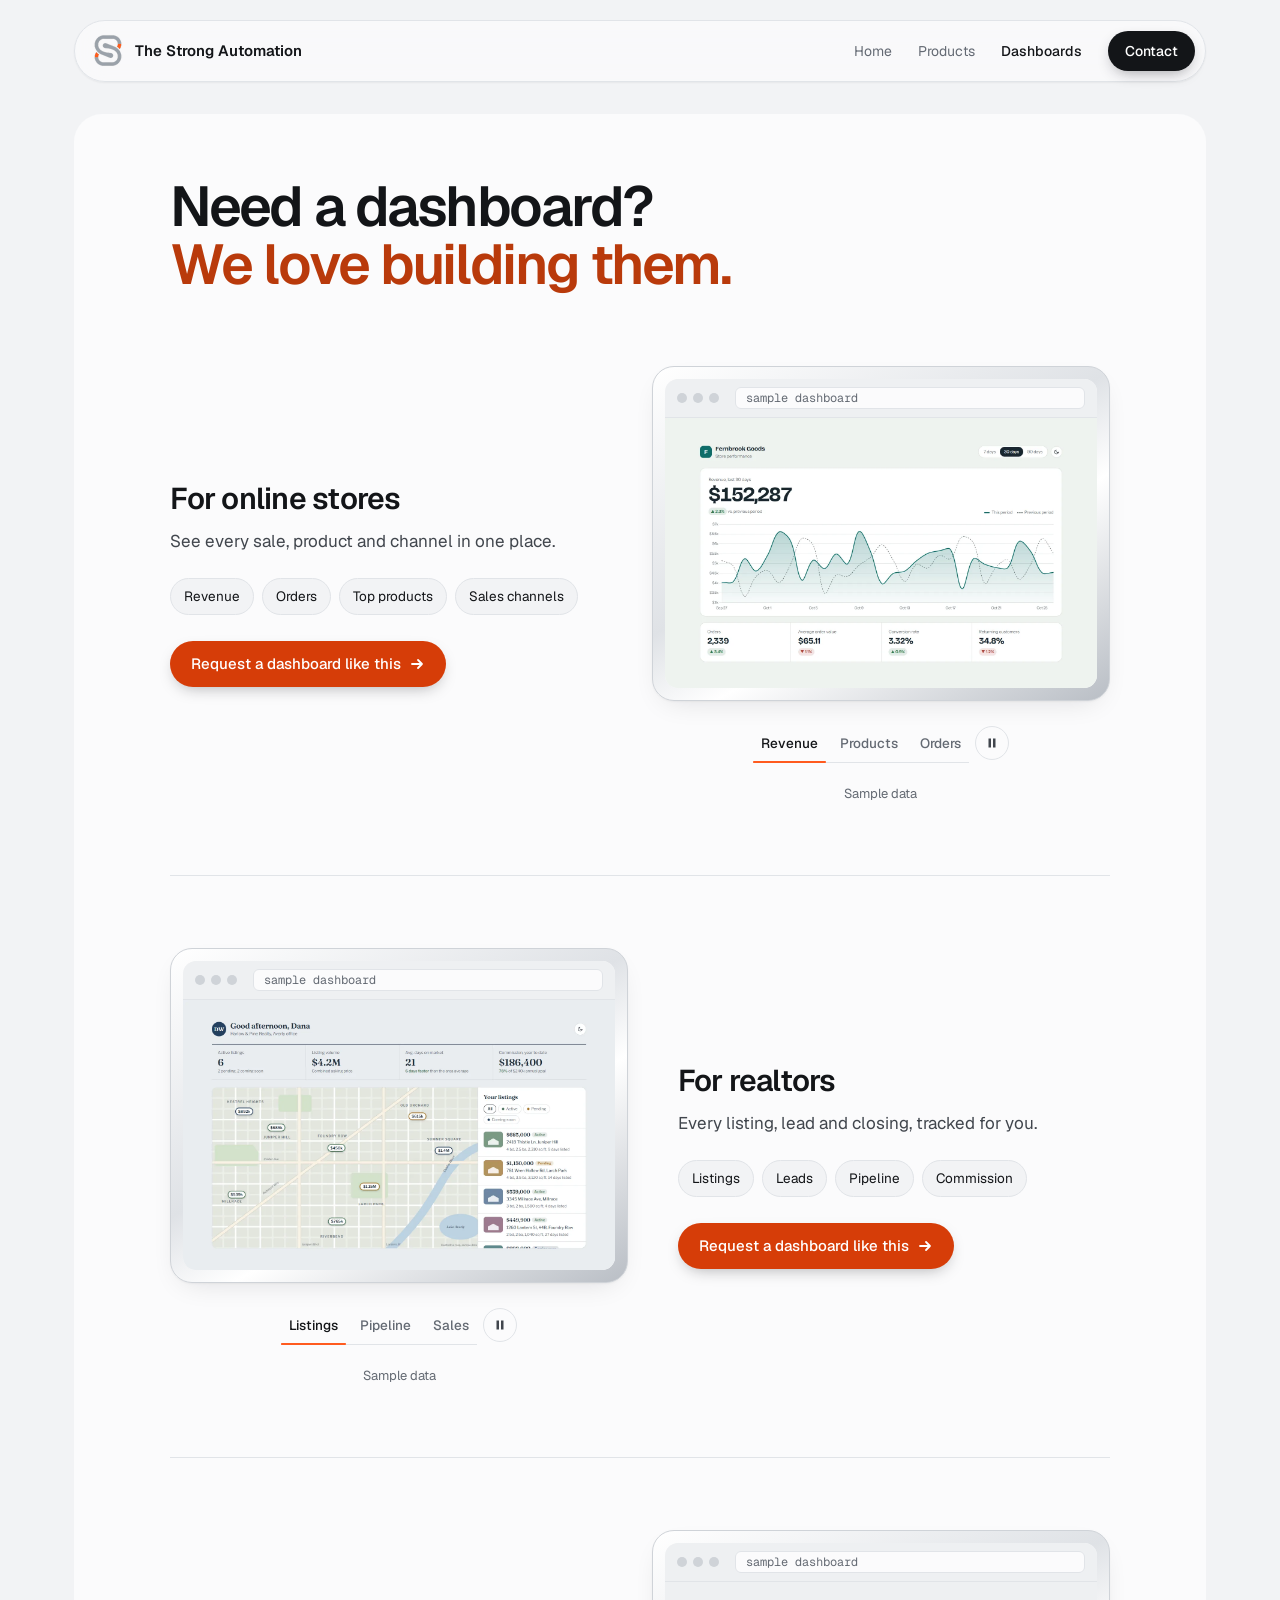
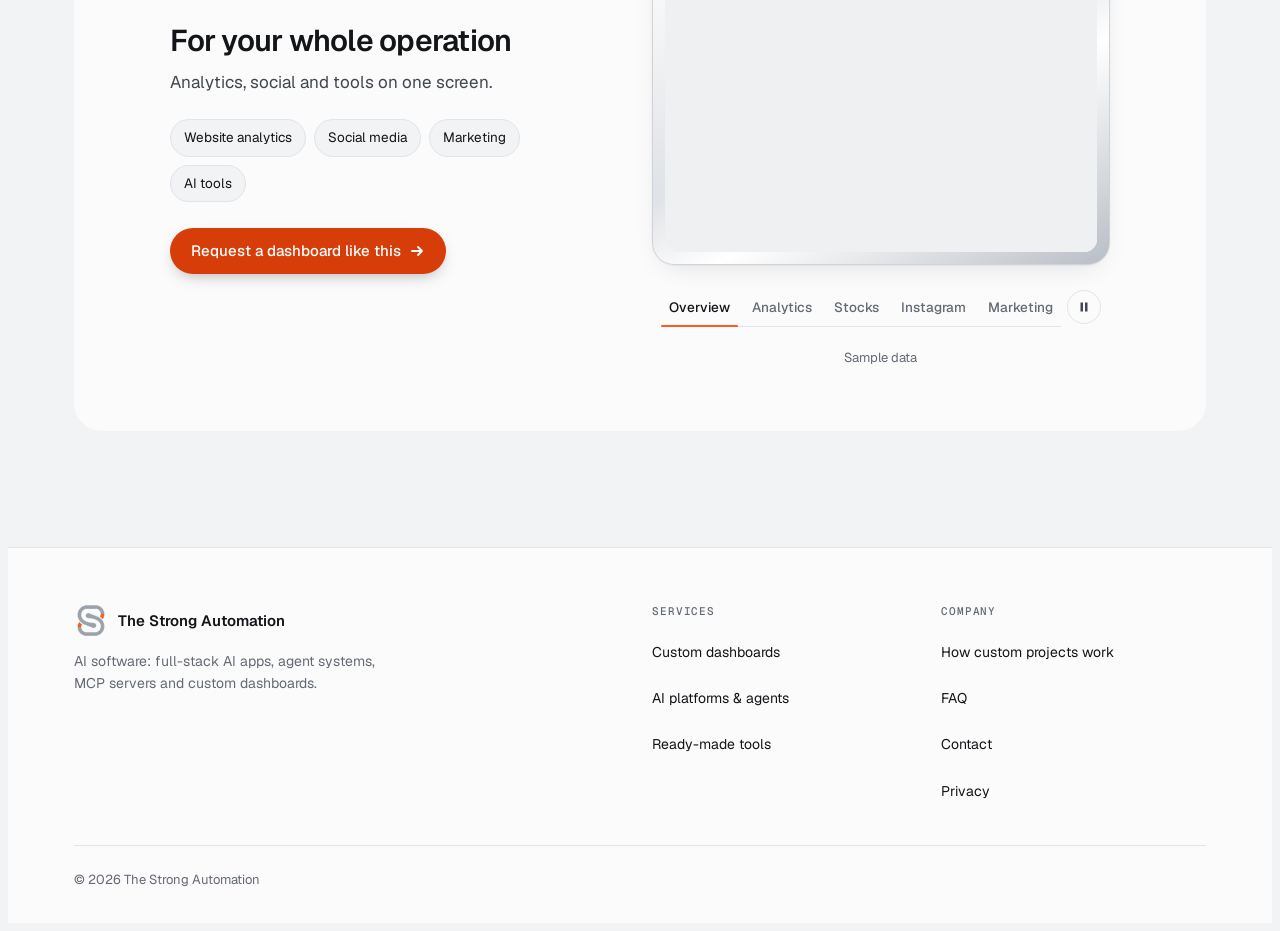
==== site/dashboards.html @ 91861a49 "Move the dashboards to their own page New dashboards.html with the "Need a dashboard?" intro and the" ====
<!doctype html>
<html lang="en">
<head>
<meta charset="utf-8">
<meta name="viewport" content="width=device-width,initial-scale=1,viewport-fit=cover">
<meta http-equiv="Content-Security-Policy" content="default-src 'none'; script-src 'self' https://static.cloudflareinsights.com; connect-src 'self' https://cloudflareinsights.com; img-src 'self' data:; style-src 'self'; font-src 'self'; manifest-src 'self'; base-uri 'none'; form-action 'self'; object-src 'none'; upgrade-insecure-requests">
<meta name="referrer" content="strict-origin-when-cross-origin">
<title>Custom Dashboards | The Strong Automation</title>
<meta name="description" content="Sample custom dashboards for online stores, realtors and whole businesses: sales, listings, leads, analytics and social media on one screen.">
<link rel="canonical" href="https://thestrongautomation.com/dashboards.html">
<meta name="robots" content="index,follow">
<meta name="theme-color" content="#f2f3f5">
<meta property="og:type" content="website">
<meta property="og:site_name" content="The Strong Automation">
<meta property="og:title" content="Custom dashboards | The Strong Automation">
<meta property="og:description" content="Sample dashboards for online stores, realtors and whole businesses, all on one screen.">
<meta property="og:url" content="https://thestrongautomation.com/dashboards.html">
<meta property="og:image" content="https://thestrongautomation.com/og.png">
<meta property="og:image:width" content="1200">
<meta property="og:image:height" content="630">
<meta property="og:image:alt" content="The Strong Automation: AI platforms, apps and agent systems, built and shipped">
<meta name="twitter:card" content="summary_large_image">
<meta name="twitter:title" content="Custom dashboards | The Strong Automation">
<meta name="twitter:description" content="Sample dashboards for online stores, realtors and whole businesses, all on one screen.">
<meta name="twitter:image" content="https://thestrongautomation.com/og.png">
<meta name="twitter:image:alt" content="The Strong Automation: AI platforms, apps and agent systems, built and shipped">
<script type="application/ld+json">{"@context":"https://schema.org","@graph":[{"@type":"WebSite","@id":"https://thestrongautomation.com/#website","name":"The Strong Automation","url":"https://thestrongautomation.com/","publisher":{"@id":"https://thestrongautomation.com/#org"}},{"@type":"WebPage","@id":"https://thestrongautomation.com/dashboards.html#page","name":"Custom dashboards","url":"https://thestrongautomation.com/dashboards.html","description":"Sample custom dashboards for online stores, realtors and whole businesses: sales, listings, leads, analytics and social media on one screen.","isPartOf":{"@id":"https://thestrongautomation.com/#website"},"dateModified":"2026-10-26"},{"@type":"BreadcrumbList","itemListElement":[{"@type":"ListItem","position":1,"name":"Home","item":"https://thestrongautomation.com/"},{"@type":"ListItem","position":2,"name":"Custom dashboards","item":"https://thestrongautomation.com/dashboards.html"}]}]}</script>
<link rel="icon" type="image/png" sizes="48x48" href="img/brand/favicon-48.png">
<link rel="apple-touch-icon" href="img/brand/apple-touch-icon.png">
<script src="js/head.js"></script>
<link rel="preload" href="fonts/geist.woff2" as="font" type="font/woff2" crossorigin>
<link rel="stylesheet" href="css/site.css">
</head>
<body>
<svg class="sprite" width="0" height="0" aria-hidden="true">
  <symbol id="i-arrow" viewBox="0 0 16 16" fill="none" stroke="currentColor" stroke-width="1.8" stroke-linecap="round" stroke-linejoin="round"><path d="M3 8h10M9 4l4 4-4 4"/></symbol>
</svg>
<header>
  <div class="wrap">
    <div class="bar">
      <a class="brand" href="./"><img src="img/brand/mark-68.webp" srcset="img/brand/mark-68.webp 2x, img/brand/mark-102.webp 3x" alt="" width="34" height="34"><span>The Strong Automation</span></a>
      <nav class="nav" aria-label="Main">
        <a class="link" href="./">Home</a>
        <a class="link" href="products.html">Products</a>
        <a class="link" href="dashboards.html" aria-current="page">Dashboards</a>
        <a class="btn btn-primary" href="./#contact">Contact</a>
        <details class="menu">
          <summary aria-label="Menu"><svg viewBox="0 0 18 18" fill="none" stroke="currentColor" stroke-width="1.8" stroke-linecap="round"><path d="M3 5h12M3 9h12M3 13h12"/></svg></summary>
          <div class="sheet">
            <a href="./">Home</a><a href="products.html">Products</a><a href="dashboards.html" aria-current="page">Dashboards</a><a href="./#contact">Contact</a>
          </div>
        </details>
      </nav>
    </div>
  </div>
</header>

<main id="top">
  <!-- Dashboards -->
  <section class="dash" id="dashboards" aria-labelledby="dash-title">
    <div class="wrap">
      <div class="dpanel">
        <div class="dhead">
          <h1 id="dash-title">Need a dashboard? <em>We love building them.</em></h1>
        </div>
        <div class="drow" aria-labelledby="dash-ec-title" role="group">
          <div class="dcopy">
            <h2 id="dash-ec-title">For online stores</h2>
            <p>See every sale, product and channel in one place.</p>
            <ul class="chips"><li>Revenue</li><li>Orders</li><li>Top products</li><li>Sales channels</li></ul>
            <a class="btn btn-accent" href="index.html#contact" aria-describedby="dash-ec-title">Request a dashboard like this <svg><use href="#i-arrow"/></svg></a>
          </div>
            <div class="slides" id="dash-ec" data-slides role="region" aria-roledescription="carousel" aria-label="E-commerce dashboard screenshots">
              <div class="track">
                <div class="slide on" id="ec-s1" role="tabpanel" aria-labelledby="ec-t1">
                  <div class="frame"><div class="screen"><div class="wbar"><i></i><i></i><i></i><span class="url">sample dashboard</span></div><img src="img/dashboards/ecommerce/1-revenue.webp" width="1440" height="900" loading="lazy" decoding="async" alt="Store dashboard for Fernbrook Goods: $152,287 revenue over the last 30 days charted against the previous period, above orders, average order value, conversion rate and returning customers"></div></div>
                </div>
                <div class="slide" id="ec-s2" role="tabpanel" aria-labelledby="ec-t2">
                  <div class="frame"><div class="screen"><div class="wbar"><i></i><i></i><i></i><span class="url">sample dashboard</span></div><img src="img/dashboards/ecommerce/2-products-channels.webp" width="1440" height="900" loading="lazy" decoding="async" alt="Top products table sorted by revenue, beside sales by channel (online store, Instagram Shop, email campaigns, wholesale) and a sales-by-category donut chart"></div></div>
                </div>
                <div class="slide" id="ec-s3" role="tabpanel" aria-labelledby="ec-t3">
                  <div class="frame"><div class="screen"><div class="wbar"><i></i><i></i><i></i><span class="url">sample dashboard</span></div><img src="img/dashboards/ecommerce/3-recent-orders.webp" width="1440" height="900" loading="lazy" decoding="async" alt="Recent orders with order number, customer, items, status and total, filterable by paid, shipped, delivered and refunded"></div></div>
                </div>
              </div>
              <div class="tabs" role="tablist" aria-label="E-commerce dashboard screenshots">
                <button type="button" role="tab" id="ec-t1" aria-controls="ec-s1" aria-selected="true">Revenue</button>
                <button type="button" role="tab" id="ec-t2" aria-controls="ec-s2" aria-selected="false" tabindex="-1">Products</button>
                <button type="button" role="tab" id="ec-t3" aria-controls="ec-s3" aria-selected="false" tabindex="-1">Orders</button>
              </div>
              <p class="snote">Sample data</p>
            </div>
        </div>
        <div class="drow flip" aria-labelledby="dash-re-title" role="group">
          <div class="dcopy">
            <h2 id="dash-re-title">For realtors</h2>
            <p>Every listing, lead and closing, tracked for you.</p>
            <ul class="chips"><li>Listings</li><li>Leads</li><li>Pipeline</li><li>Commission</li></ul>
            <a class="btn btn-accent" href="index.html#contact" aria-describedby="dash-re-title">Request a dashboard like this <svg><use href="#i-arrow"/></svg></a>
          </div>
            <div class="slides" id="dash-re" data-slides role="region" aria-roledescription="carousel" aria-label="Real estate dashboard screenshots">
              <div class="track">
                <div class="slide on" id="re-s1" role="tabpanel" aria-labelledby="re-t1">
                  <div class="frame"><div class="screen"><div class="wbar"><i></i><i></i><i></i><span class="url">sample dashboard</span></div><img src="img/dashboards/realestate/1-listings-map.webp" width="1440" height="900" loading="lazy" decoding="async" alt="Real estate agent dashboard for Harlow &amp; Pine: active listings, listing volume, days on market and commission above a map of a sample city with price pins, beside the list of listings"></div></div>
                </div>
                <div class="slide" id="re-s2" role="tabpanel" aria-labelledby="re-t2">
                  <div class="frame"><div class="screen"><div class="wbar"><i></i><i></i><i></i><span class="url">sample dashboard</span></div><img src="img/dashboards/realestate/2-pipeline-leads.webp" width="1440" height="900" loading="lazy" decoding="async" alt="Sales pipeline for the quarter, from 64 leads through showings, offers and contracts to 4 closed sales, above lead sources ranked from referrals to Instagram"></div></div>
                </div>
                <div class="slide" id="re-s3" role="tabpanel" aria-labelledby="re-t3">
                  <div class="frame"><div class="screen"><div class="wbar"><i></i><i></i><i></i><span class="url">sample dashboard</span></div><img src="img/dashboards/realestate/3-sales-coming-up.webp" width="1440" height="900" loading="lazy" decoding="async" alt="Homes closed and commission for the last 12 months as bars and a line, above upcoming showings, an open house and closings"></div></div>
                </div>
              </div>
              <div class="tabs" role="tablist" aria-label="Real estate dashboard screenshots">
                <button type="button" role="tab" id="re-t1" aria-controls="re-s1" aria-selected="true">Listings</button>
                <button type="button" role="tab" id="re-t2" aria-controls="re-s2" aria-selected="false" tabindex="-1">Pipeline</button>
                <button type="button" role="tab" id="re-t3" aria-controls="re-s3" aria-selected="false" tabindex="-1">Sales</button>
              </div>
              <p class="snote">Sample data</p>
            </div>
        </div>
        <div class="drow" aria-labelledby="dash-biz-title" role="group">
          <div class="dcopy">
            <h2 id="dash-biz-title">For your whole operation</h2>
            <p>Analytics, social and tools on one screen.</p>
            <ul class="chips"><li>Website analytics</li><li>Social media</li><li>Marketing</li><li>AI tools</li></ul>
            <a class="btn btn-accent" href="index.html#contact" aria-describedby="dash-biz-title">Request a dashboard like this <svg><use href="#i-arrow"/></svg></a>
          </div>
            <div class="slides" id="dash-biz" data-slides role="region" aria-roledescription="carousel" aria-label="Business dashboard screenshots">
              <div class="track">
                <div class="slide on" id="db-s1" role="tabpanel" aria-labelledby="db-t1">
                  <div class="frame"><div class="screen"><div class="wbar"><i></i><i></i><i></i><span class="url">sample dashboard</span></div><img src="img/dashboards/1-overview.webp" width="1440" height="900" loading="lazy" decoding="async" alt="Dashboard overview: live status cards for stocks, analytics, product analytics and Instagram above a grid of eight tool modules"></div></div>
                </div>
                <div class="slide" id="db-s2" role="tabpanel" aria-labelledby="db-t2">
                  <div class="frame"><div class="screen"><div class="wbar"><i></i><i></i><i></i><span class="url">sample dashboard</span></div><img src="img/dashboards/2-analytics.webp" width="1440" height="900" loading="lazy" decoding="async" alt="Analytics page comparing three sample sites, Main Website, Online Store and Blog, by sessions, bounce rate, visit length and trend"></div></div>
                </div>
                <div class="slide" id="db-s3" role="tabpanel" aria-labelledby="db-t3">
                  <div class="frame"><div class="screen"><div class="wbar"><i></i><i></i><i></i><span class="url">sample dashboard</span></div><img src="img/dashboards/3-stocks.webp" width="1440" height="900" loading="lazy" decoding="async" alt="Stocks page for a sample paper-trading account: portfolio value, open positions and a watchlist"></div></div>
                </div>
                <div class="slide" id="db-s4" role="tabpanel" aria-labelledby="db-t4">
                  <div class="frame"><div class="screen"><div class="wbar"><i></i><i></i><i></i><span class="url">sample dashboard</span></div><img src="img/dashboards/4-instagram.webp" width="1440" height="900" loading="lazy" decoding="async" alt="Instagram page for a sample brand account: followers, engagement rate, average likes and recent posts about a product launch"></div></div>
                </div>
                <div class="slide" id="db-s5" role="tabpanel" aria-labelledby="db-t5">
                  <div class="frame"><div class="screen"><div class="wbar"><i></i><i></i><i></i><span class="url">sample dashboard</span></div><img src="img/dashboards/5-marketing.webp" width="1440" height="900" loading="lazy" decoding="async" alt="Marketing page: active campaigns, leads and conversions, an AI social post generator and a campaign table"></div></div>
                </div>
              </div>
              <div class="tabs" role="tablist" aria-label="Business dashboard screenshots">
                <button type="button" role="tab" id="db-t1" aria-controls="db-s1" aria-selected="true">Overview</button>
                <button type="button" role="tab" id="db-t2" aria-controls="db-s2" aria-selected="false" tabindex="-1">Analytics</button>
                <button type="button" role="tab" id="db-t3" aria-controls="db-s3" aria-selected="false" tabindex="-1">Stocks</button>
                <button type="button" role="tab" id="db-t4" aria-controls="db-s4" aria-selected="false" tabindex="-1">Instagram</button>
                <button type="button" role="tab" id="db-t5" aria-controls="db-s5" aria-selected="false" tabindex="-1">Marketing</button>
              </div>
              <p class="snote">Sample data</p>
            </div>
        </div>
      </div>
    </div>
  </section>
</main>

<footer>
  <div class="wrap">
    <div class="fb">
      <a class="brand" href="./"><img src="img/brand/mark-68.webp" srcset="img/brand/mark-68.webp 2x, img/brand/mark-102.webp 3x" alt="" width="34" height="34" loading="lazy" decoding="async">The Strong Automation</a>
      <p>AI software: full-stack AI apps, agent systems, MCP servers and custom dashboards.</p>
    </div>
    <div>
      <h2>Services</h2>
      <ul>
        <li><a href="dashboards.html">Custom dashboards</a></li>
        <li><a href="./#how">AI platforms &amp; agents</a></li>
        <li><a href="products.html">Ready-made tools</a></li>
      </ul>
    </div>
    <div>
      <h2>Company</h2>
      <ul>
        <li><a href="./#how">How custom projects work</a></li>
        <li><a href="./#faq">FAQ</a></li>
        <li><a href="./#contact">Contact</a></li>
        <li><a href="privacy.html">Privacy</a></li>
      </ul>
    </div>
    <div class="copy-r">© 2026 The Strong Automation</div>
  </div>
</footer>

<button type="button" class="totop" aria-label="Back to top"><svg viewBox="0 0 16 16" fill="none" stroke="currentColor" stroke-width="1.8" stroke-linecap="round" stroke-linejoin="round" aria-hidden="true"><path d="M8 13V3M3.5 7.5L8 3l4.5 4.5"/></svg></button>
<script src="js/site.js"></script>
<!-- Cloudflare Web Analytics (cookieless, no banner needed) -->
<script defer src="https://static.cloudflareinsights.com/beacon.min.js" data-cf-beacon='{"token": "2a770f777b614348b07d17ceb797da85"}'></script>
</body>
</html>
---- site/css/site.css ----
/* The Strong Automation: shared styles for the business homepage (index.html) and the products page (products.html). Single light theme by design. */
/* fonts: the Google Fonts files, served from this site (variable fonts, latin subset) */
@font-face{font-family:'Geist';font-style:normal;font-weight:400 700;font-display:swap;src:url(../fonts/geist.woff2) format('woff2');unicode-range:U+0000-00FF, U+0131, U+0152-0153, U+02BB-02BC, U+02C6, U+02DA, U+02DC, U+0304, U+0308, U+0329, U+2000-206F, U+20AC, U+2122, U+2191, U+2193, U+2212, U+2215, U+FEFF, U+FFFD}
@font-face{font-family:'Geist Mono';font-style:normal;font-weight:400 500;font-display:swap;src:url(../fonts/geist-mono.woff2) format('woff2');unicode-range:U+0000-00FF, U+0131, U+0152-0153, U+02BB-02BC, U+02C6, U+02DA, U+02DC, U+0304, U+0308, U+0329, U+2000-206F, U+20AC, U+2122, U+2191, U+2193, U+2212, U+2215, U+FEFF, U+FFFD}
@font-face{font-family:'Cinzel';font-style:normal;font-weight:500 600;font-display:swap;src:url(../fonts/cinzel.woff2) format('woff2');unicode-range:U+0000-00FF, U+0131, U+0152-0153, U+02BB-02BC, U+02C6, U+02DA, U+02DC, U+0304, U+0308, U+0329, U+2000-206F, U+20AC, U+2122, U+2191, U+2193, U+2212, U+2215, U+FEFF, U+FFFD}
:root{
  color-scheme:light;
  --bg:#f2f3f5;
  --surface:#fbfbfc;
  --surface-2:#eef0f2;
  --ink:#131518;
  --ink-2:#41464d;
  --muted:#646a73;
  --line:#e1e4e8;
  --line-2:#cfd3d8;
  --silver-mid:#dfe2e6; --silver-lo:#b9bec5;
  --live:#178352;
  --accent:#ff5b1f; --accent-deep:#b93a0b; --accent-btn:#d63d08; --accent-soft:#fff1ea;
  --f-sans:"Geist",ui-sans-serif,system-ui,-apple-system,"Segoe UI",Roboto,sans-serif;
  --f-mono:"Geist Mono",ui-monospace,Menlo,Consolas,monospace;
  --f-card:"Cinzel",Georgia,serif;
  --ease:cubic-bezier(.22,1,.36,1);
  --shadow-sm:0 1px 2px rgba(19,21,24,.05);
  --shadow:0 1px 2px rgba(19,21,24,.04),0 10px 30px -14px rgba(19,21,24,.16);
  --shadow-lg:0 2px 4px rgba(19,21,24,.04),0 30px 60px -24px rgba(19,21,24,.24);
  /* type scale: one display size, one section-heading size, one lead size, body */
  --fs-hero:clamp(40px,7.4vw,96px);
  --fs-h2:clamp(30px,4.4vw,56px);
  --fs-lead:clamp(18px,1.55vw,21px);
  --fs-body:17px;
  /* one 12-column grid inside .wrap; every section places its parts on these columns */
  --col-gap:clamp(16px,2vw,24px);
  --section:clamp(96px,11vw,160px);
  --band:clamp(80px,9vw,128px);
}
*{box-sizing:border-box}
html{scroll-behavior:smooth;scroll-padding-top:24px}
html:has(.pbar){scroll-padding-top:88px}
body{background:var(--bg);color:var(--ink);font-family:var(--f-sans);font-size:16px;line-height:1.6;-webkit-font-smoothing:antialiased;overflow-x:hidden}
body::before{content:"";position:fixed;inset:0 0 auto;height:env(safe-area-inset-top,0px);z-index:30;background:var(--bg)}
a{color:inherit;text-decoration:none}
.sprite{position:absolute}
a:focus-visible,button:focus-visible,select:focus-visible,input:focus-visible{outline:2px solid var(--ink);outline-offset:3px}
.wrap{max-width:1180px;margin:0 auto;padding-left:max(24px,env(safe-area-inset-left,0px));padding-right:max(24px,env(safe-area-inset-right,0px))}
@media (max-width:480px){.wrap{padding-left:max(16px,env(safe-area-inset-left,0px));padding-right:max(16px,env(safe-area-inset-right,0px))}}
.show,.dash .wrap,.faq .wrap,.contact .wrap,footer .wrap{display:grid;grid-template-columns:repeat(12,minmax(0,1fr));column-gap:var(--col-gap)}
h1,h2,h3{text-wrap:balance;letter-spacing:-.028em;margin:0}
p,li{text-wrap:pretty}
@keyframes up{from{opacity:0;transform:translateY(10px)}to{opacity:1;transform:none}}
.in{animation:up .5s var(--ease) both}.d1{animation-delay:.05s}.d2{animation-delay:.1s}.d3{animation-delay:.15s}.d4{animation-delay:.22s}

/* buttons */
.btn{display:inline-flex;align-items:center;justify-content:center;gap:8px;height:46px;padding:0 20px;border-radius:999px;font-weight:500;font-size:15px;border:1px solid transparent;cursor:pointer;font-family:inherit;white-space:nowrap;transition:background .15s ease-out,border-color .15s ease-out,transform .12s ease-out}
.btn:active{transform:scale(.97)}
.btn svg{width:16px;height:16px;transition:transform .15s ease-out}
.btn:hover svg{transform:translateX(2px)}
.btn-primary{background:var(--ink);color:#fff;box-shadow:0 6px 16px -6px rgba(19,21,24,.45)}
.btn-primary:hover{background:#2a2e33}
.btn-accent{background:var(--accent-btn);color:#fff;box-shadow:0 6px 16px -6px rgba(19,21,24,.35)}
.btn-accent:hover{background:var(--accent-deep)}
.btn-secondary{background:var(--surface);border-color:var(--line-2);color:var(--ink);box-shadow:var(--shadow-sm)}
.btn-secondary:hover{border-color:var(--ink-2)}

/* header: static, it scrolls away with the page (relative only so the menu sheet stacks above the content) */
header{position:relative;z-index:20;padding-top:calc(12px + env(safe-area-inset-top,0px))}
.bar{display:flex;align-items:center;justify-content:space-between;gap:20px;min-height:62px;padding:8px 10px 8px 16px;border-radius:999px;background:color-mix(in srgb,var(--surface) 80%,transparent);border:1px solid var(--line);box-shadow:var(--shadow-sm);backdrop-filter:blur(14px) saturate(150%);-webkit-backdrop-filter:blur(14px) saturate(150%)}
.brand{display:flex;align-items:center;gap:10px;font-weight:600;font-size:15px;white-space:nowrap}
.brand img{width:34px;height:34px;display:block}
.nav{display:flex;align-items:center;gap:26px}
.nav a.link{font-size:14px;color:var(--muted);transition:color .15s ease-out}
.nav a.link:hover,.nav a.link[aria-current="page"]{color:var(--ink)}
.nav a.link[aria-current="page"]{font-weight:500}
.menu .sheet a[aria-current="page"]{font-weight:600}
.nav .btn{height:40px;font-size:14px;padding:0 16px}
@media (max-width:820px){.nav a.link{display:none}}
@media (max-width:420px){.brand span{font-size:13.5px}.nav .btn{display:none}}
.menu{position:relative;display:none}
@media (max-width:820px){.menu{display:block}}
.menu summary{list-style:none;cursor:pointer;width:44px;height:44px;border-radius:50%;display:grid;place-items:center;border:1px solid var(--line-2);background:var(--surface);transition:transform .12s ease-out,border-color .15s ease-out}
.menu summary:active{transform:scale(.94)}
.menu summary::-webkit-details-marker{display:none}
.menu summary svg{width:18px;height:18px}
.menu[open] summary{border-color:var(--ink)}
.menu .sheet{position:absolute;right:0;top:54px;width:min(260px,calc(100vw - 32px));padding:8px;border-radius:16px;background:var(--surface);border:1px solid var(--line);box-shadow:var(--shadow-lg);display:grid;animation:up .2s var(--ease) both}
.menu .sheet a{padding:12px 14px;border-radius:10px;font-size:15px}
.menu .sheet a:hover{background:var(--surface-2)}
.bar{position:relative;z-index:2}

/* sticky product bar: pinned to the top of the screen between the page intro and the last product */
.pbar{position:fixed;z-index:20;left:50%;top:calc(env(safe-area-inset-top,0px) + 12px);max-width:calc(100% - 48px);padding:4px;border-radius:999px;background:color-mix(in srgb,var(--surface) 82%,transparent);border:1px solid var(--line);box-shadow:var(--shadow-sm);backdrop-filter:blur(14px) saturate(150%);-webkit-backdrop-filter:blur(14px) saturate(150%);
  opacity:0;visibility:hidden;transform:translate(-50%,-6px);transition:opacity .2s ease-out,transform .2s var(--ease),visibility 0s linear .2s}
.pbar.on{opacity:1;visibility:visible;transform:translate(-50%,0);transition:opacity .2s ease-out,transform .2s var(--ease)}
.prail{position:relative;display:flex;gap:2px;overflow-x:auto;scrollbar-width:none;border-radius:999px}
.prail::-webkit-scrollbar{display:none}
.prail a{flex:none;white-space:nowrap;height:32px;padding:0 14px;border-radius:999px;display:flex;align-items:center;font-size:13px;font-weight:500;color:var(--muted);transition:color .15s ease-out,background .15s ease-out,box-shadow .15s ease-out}
@media (hover:hover) and (pointer:fine){.prail a:hover{color:var(--ink)}}
.prail a[aria-current="true"]{color:var(--ink);background:var(--surface);box-shadow:0 0 0 1px var(--line),var(--shadow-sm)}
.prail a:focus-visible{outline-offset:-2px}
@media (max-width:480px){.pbar{max-width:calc(100% - 32px)}}

/* hero */
.hero{position:relative;isolation:isolate}
.hero::before{content:"";position:absolute;inset:-120px 0 0;z-index:-1;pointer-events:none;
  background:radial-gradient(55% 60% at 50% 30%,rgba(255,255,255,.95),transparent 70%)}
.hero .wrap{padding-block:80px clamp(72px,8vw,112px);text-align:center;display:grid;justify-items:center}
.hero h1{font-size:var(--fs-hero);line-height:.98;letter-spacing:-.04em;font-weight:600;margin-top:22px;max-width:17ch}
.hero h1 em{display:block;font-style:normal;color:var(--accent-deep)}
.hero .lede{font-size:var(--fs-lead);line-height:1.6;color:var(--ink-2);max-width:52ch;margin:28px 0 0}
.hero .ctas{display:flex;flex-wrap:wrap;justify-content:center;gap:12px;margin-top:30px}

/* product shelf */
.lineup{display:grid;grid-template-columns:repeat(5,minmax(0,1fr));gap:14px}
@media (max-width:1040px){.lineup{grid-template-columns:repeat(3,minmax(0,1fr))}}
@media (max-width:640px){.lineup{grid-template-columns:repeat(2,minmax(0,1fr))}}
.tile{display:grid;gap:12px;align-content:start;padding:18px;border-radius:18px;background:var(--surface);border:1px solid var(--line);box-shadow:var(--shadow-sm);transition:transform .22s var(--ease),box-shadow .22s var(--ease),border-color .2s ease-out;position:relative}
.tile:active{transform:scale(.98)}
@media (hover:hover) and (pointer:fine){.tile:hover{transform:translateY(-3px);box-shadow:var(--shadow-lg);border-color:color-mix(in srgb,var(--accent) 35%,var(--line-2))}.tile:hover .go{background:var(--ink);color:#fff;border-color:var(--ink)}}
.tile:focus-visible{transform:translateY(-3px);box-shadow:var(--shadow-lg)}
.ico{width:46px;height:46px;border-radius:13px;display:grid;place-items:center;box-shadow:inset 0 1px 0 rgba(255,255,255,.35),var(--shadow-sm)}
.ico svg{width:22px;height:22px}
.tile b{font-size:16px;font-weight:600;letter-spacing:-.01em;display:block}
.tile small{display:block;font-size:13px;color:var(--muted);line-height:1.4;margin-top:2px}
.price{display:inline-flex;align-items:center;justify-self:start;font:500 11.5px var(--f-mono);letter-spacing:.02em;padding:4px 10px;border-radius:999px;background:var(--surface-2);color:var(--ink-2);border:1px solid var(--line)}
.price{white-space:nowrap}
@media (max-width:480px){.price{padding:4px 8px;font-size:11px;letter-spacing:0}}
.price.free{background:var(--surface);color:var(--live);border-color:color-mix(in srgb,var(--live) 25%,transparent)}
.tile .go{position:absolute;top:18px;right:18px;width:28px;height:28px;border-radius:50%;display:grid;place-items:center;border:1px solid var(--line);color:var(--muted);transition:background .2s ease-out,color .2s ease-out,border-color .2s ease-out}
.tile .go svg{width:12px;height:12px}
.i-pantry{background:linear-gradient(145deg,#ff8a4c,#e0420a);color:#fff}
.i-destiny{background:linear-gradient(145deg,#3a2f6b,#121628);color:#f0c879}
.i-signal{background:linear-gradient(145deg,#2a2e33,#131518);color:#fff}
.i-lyrics{background:linear-gradient(145deg,#4a6cff,#ff5b1f);color:#fff}
.i-groom{background:linear-gradient(145deg,#ffffff,#cfd3d8);color:#131518}

/* product showcases */
.prod .wrap{padding-block:var(--section)}
.prod + .prod .wrap{border-top:1px solid var(--line)}
/* copy on columns 1-5, slideshow on 7-12; mirrored on .flip */
.show{row-gap:48px;align-items:center}
.show > .copy{grid-column:1/6}
.show > .slides{grid-column:7/13}
.prod.flip .show > .slides{grid-column:1/7;grid-row:1}
.prod.flip .show > .copy{grid-column:8/13;grid-row:1}
@media (max-width:920px){.show > .copy,.show > .slides,.prod.flip .show > .copy,.prod.flip .show > .slides{grid-column:1/-1;grid-row:auto}}
/* signature moment: each product's frame rises and sharpens into place once, as it enters */
.rise .prod .slides{opacity:0;transform:translateY(40px) scale(.98);filter:blur(10px);transition:opacity .56s var(--ease),transform .56s var(--ease),filter .56s var(--ease)}
.rise .prod .slides.risen{opacity:1;transform:none;filter:none}
.copy{display:grid;gap:18px;justify-items:start;min-width:0}
/* product name on its own row; small icon and category share the line beneath it */
.pname{display:grid;grid-template-columns:auto minmax(0,1fr);align-items:center;gap:14px 12px}
.pname > div{display:contents}
.pname h2{grid-column:1/-1;grid-row:1}
.pname .cat{grid-column:2;grid-row:2;margin:0;font-size:15px;color:var(--muted)}
.pname .ico{grid-column:1;grid-row:2;width:36px;height:36px;border-radius:10px}
.pname .ico svg{width:18px;height:18px}
/* every section heading shares one size, tracking and leading */
.copy h2,.dpanel h1,.faq h2,.cpanel h2,.shead h2,.why h2,.pcta h2{font-size:var(--fs-h2);font-weight:600;line-height:1.04;letter-spacing:-.035em}
.copy .tagline{font-size:var(--fs-lead);line-height:1.4;color:var(--ink);font-weight:500;letter-spacing:-.012em;margin:0;max-width:32ch;text-wrap:balance}
.copy .desc{font-size:var(--fs-body);line-height:1.7;color:var(--ink-2);margin:0;max-width:50ch}
.feats{list-style:none;margin:2px 0 0;padding:0;display:grid;gap:10px}
.feats li{display:grid;grid-template-columns:22px minmax(0,1fr);gap:10px;font-size:16px;line-height:1.55;color:var(--ink-2)}
.feats li::before{content:"";width:20px;height:20px;border-radius:50%;margin-top:2px;background:var(--accent-soft) url("data:image/svg+xml,%3Csvg xmlns='http://www.w3.org/2000/svg' viewBox='0 0 16 16' fill='none' stroke='%23e0420a' stroke-width='2.2' stroke-linecap='round' stroke-linejoin='round'%3E%3Cpath d='M4 8.5l2.5 2.5L12 5.5'/%3E%3C/svg%3E") center/12px no-repeat}
.buy{display:flex;flex-wrap:wrap;align-items:center;gap:14px 18px;margin-top:8px}
.buy .note{font-size:13.5px;color:var(--muted)}
.buy .note b{color:var(--ink);font-weight:600}

/* visual frames */
.frame{position:relative;padding:12px;border-radius:22px;background:linear-gradient(150deg,#fff,var(--silver-mid) 45%,#fff 62%,var(--silver-lo));border:1px solid var(--line-2);box-shadow:var(--shadow);min-width:0}
.screen{background:var(--surface);border-radius:13px;overflow:hidden}
.wbar{display:flex;align-items:center;gap:6px;min-height:38px;padding:8px 12px;border-bottom:1px solid var(--line);background:var(--surface-2)}
.wbar i{width:10px;height:10px;border-radius:50%;background:var(--line-2)}
.wbar .url{margin-left:10px;flex:1;height:22px;border-radius:6px;background:var(--surface);border:1px solid var(--line);font:12px var(--f-mono);color:var(--muted);display:flex;align-items:center;padding:0 10px;overflow:hidden;white-space:nowrap}

/* screenshot slideshows: slides stack in one grid cell and crossfade */
.slides{display:grid;gap:22px;min-width:0}
.track{display:grid;min-width:0;touch-action:pan-y}
.slide{grid-area:1/1;align-self:center;min-width:0;opacity:0;visibility:hidden;transition:opacity .25s ease-out,visibility 0s linear .25s}
.slide.on{opacity:1;visibility:visible;transition:opacity .25s ease-out}
.slide img{display:block;width:100%;height:auto;aspect-ratio:1280/800;background:var(--surface-2)}
.tabs{position:relative;display:flex;gap:6px;min-width:0;overflow-x:auto;scrollbar-width:none;overscroll-behavior-x:contain}
.tabs::-webkit-scrollbar{display:none}
.tabs.fade-r,.prail.fade-r{-webkit-mask-image:linear-gradient(90deg,#000 calc(100% - 28px),transparent);mask-image:linear-gradient(90deg,#000 calc(100% - 28px),transparent)}
.tabs.fade-l,.prail.fade-l{-webkit-mask-image:linear-gradient(90deg,transparent,#000 28px);mask-image:linear-gradient(90deg,transparent,#000 28px)}
.tabs.fade-l.fade-r,.prail.fade-l.fade-r{-webkit-mask-image:linear-gradient(90deg,transparent,#000 28px,#000 calc(100% - 28px),transparent);mask-image:linear-gradient(90deg,transparent,#000 28px,#000 calc(100% - 28px),transparent)}
/* text tabs on a 1px track; .ink is the sliding underline (transform only, sized by scaleX of a 100px bar) */
.tabs{box-shadow:inset 0 -1px 0 var(--line)}
.tabs button{flex:none;white-space:nowrap;height:40px;padding:0 12px;border:0;border-radius:6px;background:none;color:var(--muted);font:500 13.5px var(--f-sans);cursor:pointer;transition:color .15s ease-out}
.tabs button:focus-visible{outline-offset:-2px}
@media (hover:hover) and (pointer:fine){.tabs button:hover{color:var(--ink)}}
.tabs button[aria-selected="true"]{color:var(--ink)}
.tabs .ink{position:absolute;left:0;bottom:0;width:100px;height:2px;border-radius:2px;background:var(--accent);transform-origin:0 50%;pointer-events:none}
.tabs .ink.go{transition:transform .25s var(--ease)}
@media (max-width:560px){.tabs button{height:44px}}
.tabbar{display:flex;justify-content:center;align-items:center;gap:10px;min-width:0}
.sp-toggle{flex:none;width:34px;height:34px;border-radius:50%;border:1px solid var(--line);background:var(--surface);color:var(--ink-2);display:grid;place-items:center;cursor:pointer;transition:color .15s ease-out,border-color .15s ease-out,transform .12s ease-out}
.sp-toggle:active{transform:scale(.94)}
@media (hover:hover) and (pointer:fine){.sp-toggle:hover{color:var(--ink);border-color:var(--line-2)}}
.sp-toggle svg{width:12px;height:12px}
.sp-toggle .i-play,.sp-toggle.paused .i-pause{display:none}
.sp-toggle.paused .i-play{display:block}
@media (max-width:560px){.sp-toggle{width:40px;height:40px}}

/* Celestial Destiny demo (interactive) */
.cd-stage{position:relative;border-radius:22px;padding:clamp(22px,4vw,36px);background:linear-gradient(165deg,#1a1e33,#0b0d16);border:1px solid #2a2f45;box-shadow:var(--shadow);color:#e9e6f2;display:grid;grid-template-columns:minmax(0,1fr) auto;gap:28px;align-items:center;overflow:hidden}
.cd-stage::before{content:"";position:absolute;inset:0;pointer-events:none;opacity:.55;background:
  radial-gradient(1px 1px at 12% 18%,#fff,transparent),radial-gradient(1px 1px at 32% 72%,#fff,transparent),radial-gradient(1.5px 1.5px at 56% 12%,#fff,transparent),
  radial-gradient(1px 1px at 82% 64%,#fff,transparent),radial-gradient(1px 1px at 68% 88%,#fff,transparent),radial-gradient(1.5px 1.5px at 22% 48%,#fff,transparent),radial-gradient(1px 1px at 92% 22%,#fff,transparent)}
.cd-stage > *{position:relative}
@media (max-width:640px){.cd-stage{grid-template-columns:minmax(0,1fr)}}
.cd-form{display:grid;gap:16px;min-width:0}
.cd-form h3{font:600 22px var(--f-card);letter-spacing:.02em;color:#f0c879}
.cd-form .row{display:flex;flex-wrap:wrap;gap:10px;align-items:end}
.fld{display:grid;gap:6px;font-size:12.5px;color:#a9a4bf;flex:1 1 120px}
.fld select{height:44px;border-radius:10px;border:1px solid #3a3f58;background:#1b1f33;color:#f2f0f8;font:15px var(--f-sans);padding:0 10px;min-width:0;color-scheme:dark}
.fld select:focus{outline:none;border-color:#f0c879;box-shadow:0 0 0 3px rgba(240,200,121,.2)}
.res{display:grid;gap:4px;padding-top:14px;border-top:1px solid #2e3350}
.res .nm{font:600 22px var(--f-card);color:#fff;letter-spacing:.02em}
.res .st{font-size:14px;color:#c9c3de;font-style:italic}
.res .bd{font-size:13px;color:#8d88a6}
.bigcard{width:190px;aspect-ratio:332/482;border-radius:14px;background-size:cover;background-position:center;background-color:#141826;border:1px solid #b8873a;box-shadow:0 30px 60px -20px rgba(0,0,0,.7);position:relative;justify-self:center;transform:rotate(-3deg);transition:transform .25s var(--ease)}
@media (hover:hover) and (pointer:fine){.bigcard:hover{transform:rotate(0) translateY(-3px)}}
.bigcard.flip{animation:flip .45s var(--ease)}
@keyframes flip{0%{transform:rotate(-3deg) rotateY(0)}50%{transform:rotate(-3deg) rotateY(90deg)}100%{transform:rotate(-3deg) rotateY(0)}}
.rank{position:absolute;top:10px;left:10px;min-width:36px;height:36px;padding:0 8px;border-radius:10px;display:grid;place-items:center;font:600 17px var(--f-card);color:#f0c879;background:rgba(10,12,22,.72);border:1px solid rgba(240,200,121,.55)}
.bigcard.jester{background-image:radial-gradient(60% 50% at 50% 42%,rgba(240,200,121,.45),transparent 70%),linear-gradient(170deg,#1b1f33,#0d0f1a)}
.bigcard .jt{position:absolute;inset:auto 0 16%;text-align:center;font:600 22px var(--f-card);letter-spacing:.06em;color:#f0c879}
.bigcard .jt small{display:block;font-size:13px}

/* Celestial Destiny slides: every dark stage stretches to the tallest one so the box never resizes */
.cd-slides .slide{align-self:stretch}
/* five Celestial Destiny tabs plus the pause button fit at desktop; on phones the row scrolls sideways */
.cd-slides .tabs button{padding:0 8px}
.cd-slides .tabbar{gap:6px}
.cd-page{margin:0;grid-template-columns:minmax(0,1fr);justify-items:center}
.cd-page img{display:block;width:auto;height:auto;aspect-ratio:auto;background:none;max-width:100%;max-height:380px;border-radius:6px;border:1px solid #2a2f45;box-shadow:0 16px 32px -14px rgba(0,0,0,.7)}
.s-mountain{background-image:url(../img/celestial-destiny/suits/mountain.webp)}
.s-river{background-image:url(../img/celestial-destiny/suits/river.webp)}
.s-feather{background-image:url(../img/celestial-destiny/suits/feather.webp)}
.s-sky{background-image:url(../img/celestial-destiny/suits/sky.webp)}


/* dashboards offer */
/* dashboards page: the panel sits right under the header */
.dash .wrap{padding-block:clamp(16px,3vw,32px) var(--band)}
/* the panel takes the page's columns (subgrid): heading across 2-11, then one row per sample dashboard
   with its copy on 2-6 and its screenshot on 7-11, mirrored on .flip; rows are split by a hairline */
.dpanel{grid-column:1/-1;border-radius:28px;background:var(--surface);padding:clamp(40px,5vw,72px) 24px;display:grid;grid-template-columns:subgrid;row-gap:clamp(48px,6vw,72px);align-items:center}
.dhead{grid-column:2/12}
.drow{grid-column:2/12;display:grid;grid-template-columns:subgrid;align-items:center;row-gap:28px}
.drow + .drow{padding-top:clamp(48px,6vw,72px);border-top:1px solid var(--line)}
.dcopy{grid-column:1/6;padding-right:clamp(0px,2vw,32px)}
.drow .slides{grid-column:6/11}
.drow.flip .dcopy{grid-column:6/11;grid-row:1;padding:0 0 0 clamp(0px,2vw,32px)}
.drow.flip .slides{grid-column:1/6;grid-row:1}
.dcopy h2{margin:0 0 10px;font-size:clamp(24px,2.4vw,30px);font-weight:600;line-height:1.15;letter-spacing:-.025em}
.dpanel .snote{margin:0;max-width:none;text-align:center;font-size:13px;line-height:1.4;color:var(--muted)}
/* five tabs plus the pause button fit the 5-column slideshow without scrolling at desktop */
.dpanel .tabs button{padding:0 8px}
.dpanel .tabbar{gap:6px}
@media (max-width:920px){.dpanel{grid-template-columns:minmax(0,1fr);padding:clamp(28px,5vw,48px)}.dhead,.drow{grid-column:1/-1}.drow{grid-template-columns:minmax(0,1fr)}.drow .dcopy,.drow .slides,.drow.flip .dcopy,.drow.flip .slides{grid-column:1/-1;grid-row:auto;padding:0}}
.dpanel h1{margin:0}
.dpanel h1 em{font-style:normal;color:var(--accent-deep)}
.dpanel p{font-size:var(--fs-body);line-height:1.7;color:var(--ink-2);margin:0;max-width:46ch}
.chips{display:flex;flex-wrap:wrap;gap:8px;margin:22px 0 26px;padding:0;list-style:none}
.chips li{font-size:13.5px;padding:7px 13px;border-radius:999px;background:var(--bg);border:1px solid var(--line)}

/* homepage bands: one shared head (heading, optional "more" link) and band spacing */
.band .wrap{display:grid;grid-template-columns:repeat(12,minmax(0,1fr));column-gap:var(--col-gap);padding-block:0 var(--band)}
.shead{grid-column:1/-1;display:flex;flex-wrap:wrap;align-items:flex-end;justify-content:space-between;gap:16px 32px;margin-bottom:clamp(32px,4vw,48px)}
.shead > div{display:grid;gap:14px;justify-items:start;max-width:min(100%,860px)}
.shead p{margin:0;font-size:var(--fs-lead);line-height:1.5;color:var(--ink-2);max-width:52ch}
.more{display:inline-flex;align-items:center;gap:8px;font-weight:500;font-size:15px;color:var(--ink);text-decoration:underline;text-decoration-color:var(--line-2);text-underline-offset:5px;transition:text-decoration-color .15s ease-out}
.more svg{width:14px;height:14px;transition:transform .15s ease-out}
@media (hover:hover) and (pointer:fine){.more:hover{text-decoration-color:var(--accent)}.more:hover svg{transform:translateX(2px)}}

/* what we do: three linked offer cards on columns 1-4, 5-8, 9-12 */
.offers{grid-column:1/-1;display:grid;grid-template-columns:repeat(4,minmax(0,1fr));gap:var(--col-gap);margin:0;padding:0;list-style:none}
@media (max-width:1040px){.offers{grid-template-columns:repeat(2,minmax(0,1fr))}}
@media (max-width:560px){.offers{grid-template-columns:minmax(0,1fr)}}
/* the icon sits in flow inside the heading, with no tile of its own */
.offer{height:100%;display:grid;grid-template-rows:auto 1fr auto;gap:14px;padding:28px;border-radius:18px;background:var(--surface);border:1px solid var(--line);box-shadow:var(--shadow-sm);transition:transform .22s var(--ease),box-shadow .22s var(--ease),border-color .2s ease-out}
.offer:active{transform:scale(.98)}
@media (hover:hover) and (pointer:fine){.offer:hover{transform:translateY(-3px);box-shadow:var(--shadow-lg);border-color:color-mix(in srgb,var(--accent) 35%,var(--line-2))}.offer:hover .more svg{transform:translateX(2px)}}
.offer:focus-visible{transform:translateY(-3px);box-shadow:var(--shadow-lg)}
.offer h3{display:flex;align-items:center;gap:12px;font-size:21px;font-weight:600;letter-spacing:-.02em}
.offer .oi{flex:none;width:22px;height:22px;color:var(--accent-deep)}
.offer p{align-self:start;margin:0;color:var(--ink-2);font-size:16px;line-height:1.65}
.offer .more{margin-top:6px;text-decoration:none}
/* "Works with" strip: official brand marks, one ink color, matched by optical height */
.works{grid-column:1/-1;display:flex;flex-wrap:wrap;align-items:center;justify-content:center;gap:18px 40px;margin-top:clamp(40px,5vw,56px)}
.works h3{font-size:14px;font-weight:500;letter-spacing:0;color:var(--muted)}
.logos{display:flex;flex-wrap:wrap;align-items:center;justify-content:center;gap:20px clamp(28px,4vw,48px);margin:0;padding:0;list-style:none;color:var(--ink)}
.logos{--lg:1}
.logos svg{display:block;width:auto;height:calc(24px*var(--lg))}
.logos .lg-stripe{height:calc(30px*var(--lg))}
.logos .lg-cal{height:calc(20px*var(--lg))}
.logos .lg-mark{height:calc(26px*var(--lg))}
.logos .lg-vapi{height:calc(25px*var(--lg))}
@media (max-width:480px){.logos{--lg:.8;column-gap:22px}}

/* how custom projects work: an ordered list of three steps */
.steps{grid-column:1/-1;display:grid;grid-template-columns:repeat(3,minmax(0,1fr));gap:var(--col-gap);margin:0;padding:0;list-style:none;counter-reset:step}
@media (max-width:860px){.steps{grid-template-columns:minmax(0,1fr)}}
.steps li{counter-increment:step;display:grid;align-content:start;gap:12px;padding:28px;border-radius:18px;border:1px solid var(--line);background:linear-gradient(180deg,var(--surface),var(--bg))}
.steps li::before{content:counter(step);width:36px;height:36px;border-radius:10px;display:grid;place-items:center;font:500 14px var(--f-mono);color:var(--accent-deep);background:linear-gradient(145deg,#fff,var(--silver-mid));border:1px solid var(--line-2);box-shadow:var(--shadow-sm)}
.steps h3{font-size:21px;font-weight:600;letter-spacing:-.02em}
.steps p{margin:0;color:var(--ink-2);font-size:16px;line-height:1.65}

/* why work with us: heading across the top, four reasons in a row of 3-column cells */
.why .wrap{row-gap:0}
.reasons{grid-column:1/-1;display:grid;grid-template-columns:repeat(4,minmax(0,1fr));gap:var(--col-gap);margin:0;padding:0;list-style:none}
@media (max-width:1040px){.reasons{grid-template-columns:repeat(2,minmax(0,1fr));row-gap:32px}}
@media (max-width:560px){.reasons{grid-template-columns:minmax(0,1fr)}}
.reasons li{display:grid;align-content:start;gap:10px;padding-top:20px;border-top:1px solid var(--line-2)}
.reasons svg{width:20px;height:20px;color:var(--live)}
.reasons b{font-size:18px;font-weight:600;letter-spacing:-.015em}
.reasons p{margin:0;color:var(--ink-2);font-size:16px;line-height:1.65}

/* products page intro (also where the sticky product bar starts) and closing call to action */
.phead .wrap{padding-block:72px 96px;display:grid;justify-items:center;text-align:center}
.phead h1{font-size:var(--fs-h2);line-height:1.04;letter-spacing:-.035em;font-weight:600;margin:0}
.phead .lede{font-size:var(--fs-lead);line-height:1.6;color:var(--ink-2);max-width:52ch;margin:20px 0 40px}
.phead nav{width:100%}
.phead .lineup{text-align:left}
.band .lineup{grid-column:1/-1}
/* the last product ends with --section of space; the panel adds only enough that its text starts as far from the
   product above as one product sits from the next (the panel's own inner padding makes up the rest) */
.pcta .wrap{padding-block:calc(var(--section) - clamp(32px,5vw,64px)) var(--band)}
.pcta .panel{border-radius:28px;background:var(--surface);border:1px solid var(--line);box-shadow:var(--shadow);padding:clamp(32px,5vw,64px);display:grid;justify-items:center;text-align:center;gap:18px}
.pcta p{margin:0;font-size:var(--fs-body);line-height:1.7;color:var(--ink-2);max-width:48ch}
.pcta .ctas{display:flex;flex-wrap:wrap;justify-content:center;gap:12px;margin-top:8px}

/* privacy page: one readable column on the page grid */
.legal .wrap{padding-block:0 var(--band)}
.phead:has(+ .legal) .wrap{padding-bottom:24px}
.legal article{max-width:68ch;margin:0 auto;font-size:var(--fs-body);line-height:1.7;color:var(--ink-2)}
.legal h2{margin:48px 0 12px;font-size:24px;line-height:1.25;letter-spacing:-.02em;font-weight:600;color:var(--ink)}
.legal h2:first-child{margin-top:0}
.legal p{margin:0 0 16px}
.legal ul{margin:0 0 16px;padding-left:20px;display:grid;gap:8px}
.legal strong{color:var(--ink);font-weight:600}
.legal a{color:var(--ink);text-decoration:underline;text-decoration-color:var(--line-2);text-underline-offset:4px;overflow-wrap:anywhere}
@media (hover:hover) and (pointer:fine){.legal a:hover{text-decoration-color:var(--accent)}}
/* faq */
.faq .wrap{padding-block:0 var(--band);row-gap:32px}
.faq .wrap > :first-child{grid-column:1/5}
.qs{grid-column:6/13}
@media (max-width:860px){.faq .wrap > :first-child,.qs{grid-column:1/-1}}
.faq h2{margin:0}
.qs{display:grid;gap:10px}
.faq details{border:1px solid var(--line);border-radius:14px;background:var(--surface);padding:0 20px;transition:border-color .2s ease-out}
.faq details[open]{border-color:var(--line-2);box-shadow:var(--shadow-sm)}
.faq summary{list-style:none;cursor:pointer;padding:18px 0;font-weight:500;display:flex;justify-content:space-between;align-items:center;gap:14px}
.faq summary::-webkit-details-marker{display:none}
.faq summary::after{content:"+";font:400 20px var(--f-mono);color:var(--muted);transition:transform .2s ease-out}
.faq details[open] summary::after{transform:rotate(45deg);color:var(--accent)}
.faq details p{margin:0 0 20px;color:var(--ink-2);font-size:16px;line-height:1.7;max-width:60ch}

/* contact */
.contact .wrap{padding-block:0 var(--band)}
/* same subgrid as the dashboards panel: heading across 2-11, note 2-6, email 7-11 */
.cpanel{grid-column:1/-1;position:relative;overflow:hidden;border-radius:28px;padding:clamp(40px,5vw,72px) 24px;border:1px solid var(--line-2);box-shadow:var(--shadow-lg);
  background:radial-gradient(60% 80% at 85% 10%,#fff,transparent 60%),linear-gradient(135deg,#f9fafb,var(--silver-mid) 55%,#eceef1);
  display:grid;grid-template-columns:subgrid;row-gap:28px;align-items:end}
.chead{grid-column:2/12}
.cnote{grid-column:2/7}
.cpanel .mail{grid-column:7/12}
@media (max-width:860px){.cpanel{grid-template-columns:minmax(0,1fr);padding:clamp(28px,6vw,48px)}.chead,.cnote,.cpanel .mail{grid-column:1/-1}}
.cpanel h2{margin:0}
.cpanel p{font-size:var(--fs-body);line-height:1.7;color:var(--ink-2);margin:0;max-width:42ch}
.mail{padding:0}
.mail small{display:block;font-size:14px;font-weight:500;color:var(--ink-2);margin-bottom:8px}
.mail .line{display:flex;gap:10px;align-items:center;flex-wrap:wrap}
.mail .addr{font:500 15px var(--f-mono);overflow-wrap:break-word;flex:1;min-width:0;text-decoration:underline;text-decoration-color:var(--line-2);text-underline-offset:4px}
.mail .addr:hover{text-decoration-color:var(--accent)}
@media (max-width:480px){.mail .addr{font-size:13px;flex-basis:100%}}
.mail button{height:40px;padding:0 18px;border-radius:999px;border:0;background:var(--ink);color:#fff;font:500 14px var(--f-sans);cursor:pointer;transition:transform .12s ease-out}
.mail button:active{transform:scale(.97)}

/* footer */
footer{border-top:1px solid var(--line);background:var(--surface)}
footer .wrap{padding-block:56px 32px;row-gap:32px}
footer .fb{grid-column:1/6}
footer .wrap > div:nth-child(2){grid-column:7/10}
footer .wrap > div:nth-child(3){grid-column:10/13}
@media (max-width:720px){footer .fb{grid-column:1/-1}footer .wrap > div:nth-child(2){grid-column:1/7}footer .wrap > div:nth-child(3){grid-column:7/13}}
.fb p{color:var(--muted);font-size:14px;margin:12px 0 0;max-width:34ch}
footer h2{margin:0 0 12px;font:500 11px var(--f-mono);letter-spacing:.08em;text-transform:uppercase;color:var(--muted)}
footer ul{list-style:none;margin:0;padding:0;display:grid;gap:2px;font-size:14px}
footer ul a{display:inline-block;padding:11px 0}
footer ul a:hover{color:var(--accent-deep)}
.copy-r{grid-column:1/-1;padding-top:24px;border-top:1px solid var(--line);font-size:13px;color:var(--muted)}

/* back to top: fades in once the first screen has scrolled by; hidden (and out of the tab order) until then */
.totop{position:fixed;z-index:25;right:max(20px,env(safe-area-inset-right,0px));bottom:calc(20px + env(safe-area-inset-bottom,0px));width:44px;height:44px;padding:0;border-radius:50%;display:grid;place-items:center;cursor:pointer;
  color:var(--ink);background:linear-gradient(150deg,#fff,var(--silver-mid));border:1px solid var(--line-2);box-shadow:var(--shadow);
  opacity:0;visibility:hidden;transform:translateY(8px);transition:opacity .2s ease-out,transform .2s var(--ease),visibility 0s linear .2s,color .15s ease-out,border-color .15s ease-out}
.totop.on{opacity:1;visibility:visible;transform:none;transition:opacity .2s ease-out,transform .2s var(--ease),color .15s ease-out,border-color .15s ease-out}
.totop svg{width:18px;height:18px}
.totop:active{transform:scale(.94)}
@media (hover:hover) and (pointer:fine){.totop:hover{color:var(--accent-deep);border-color:var(--accent)}}
/* phones: a little tighter to the corner; the footer keeps room at the end so the button never covers its last line */
@media (max-width:720px){.totop{right:max(16px,env(safe-area-inset-right,0px));bottom:calc(16px + env(safe-area-inset-bottom,0px))}footer .wrap{padding-bottom:calc(32px + 60px + env(safe-area-inset-bottom,0px))}}

@media (prefers-reduced-motion:reduce){
  *,*::before,*::after{animation:none!important;transition:none!important}
  html{scroll-behavior:auto}
}
@media (max-width:600px){.offer,.steps li{padding:24px}}
@media (max-width:560px){.prail a{height:40px}}
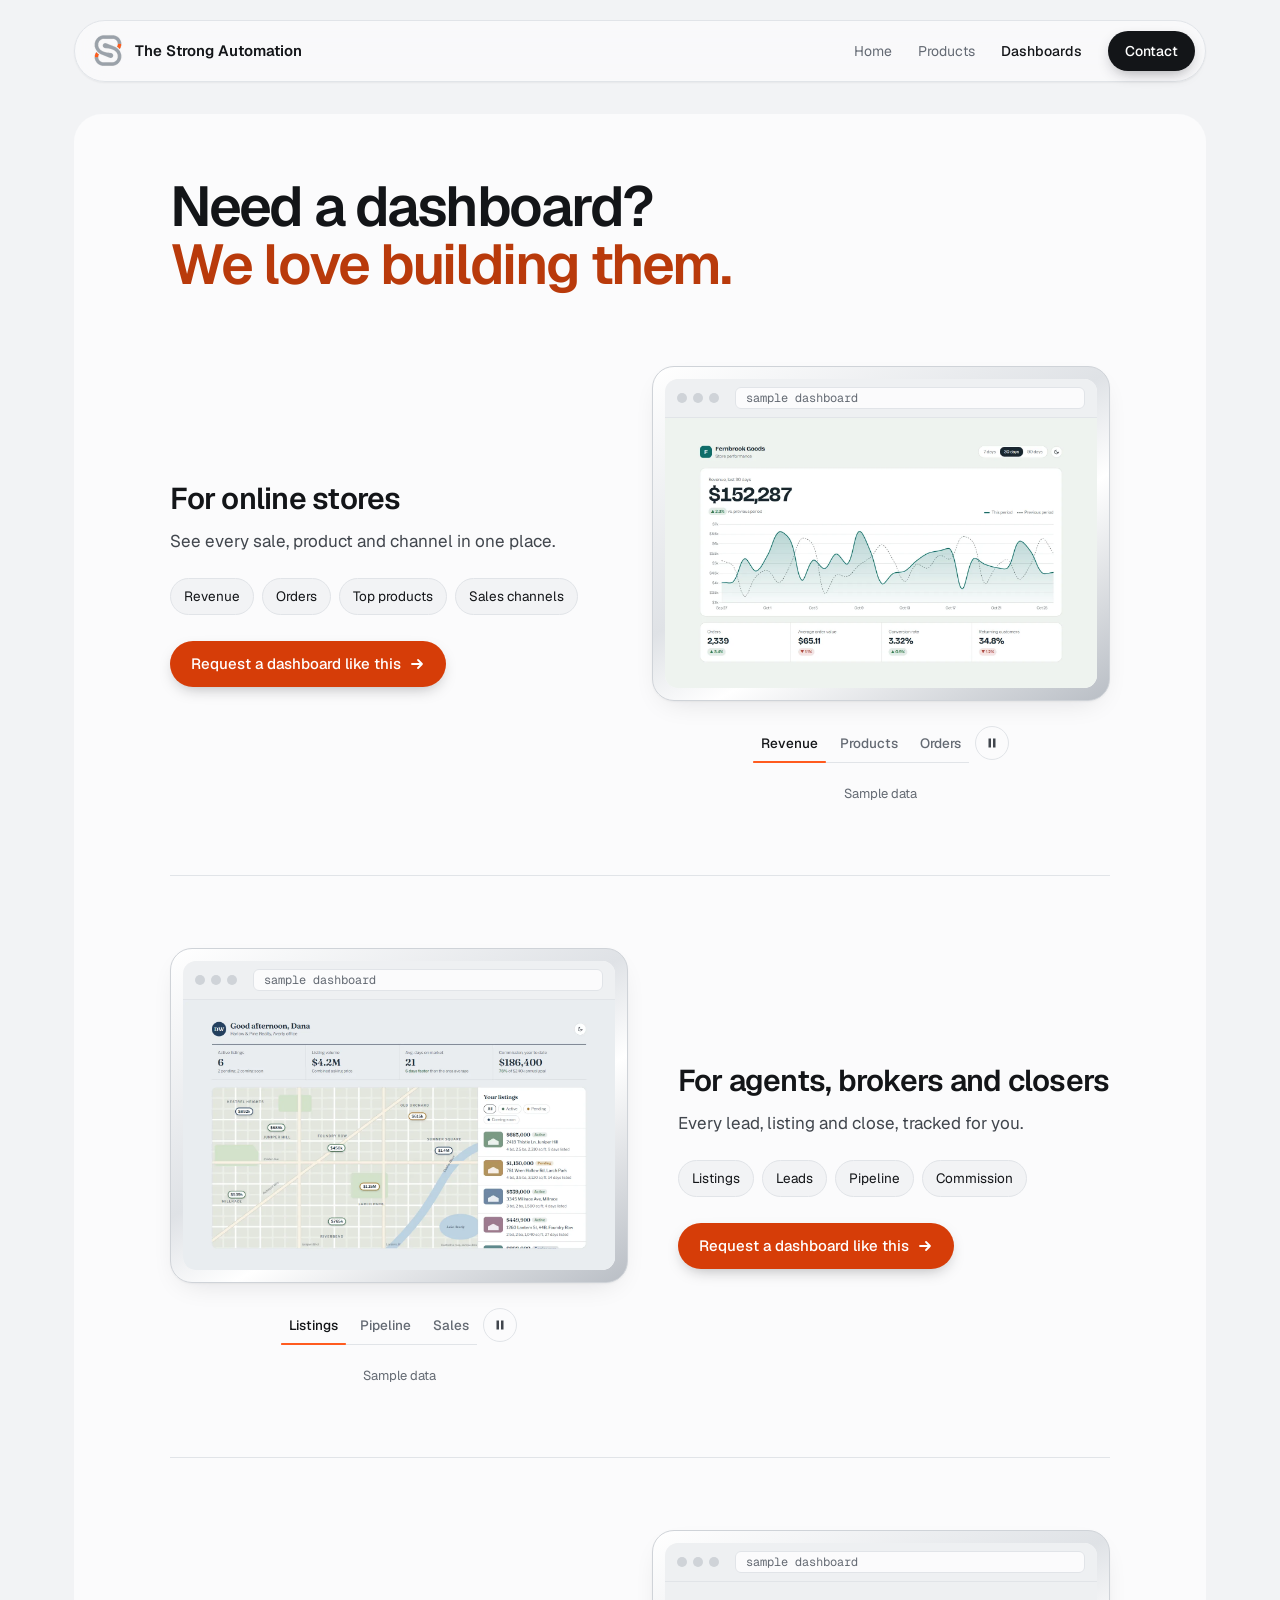
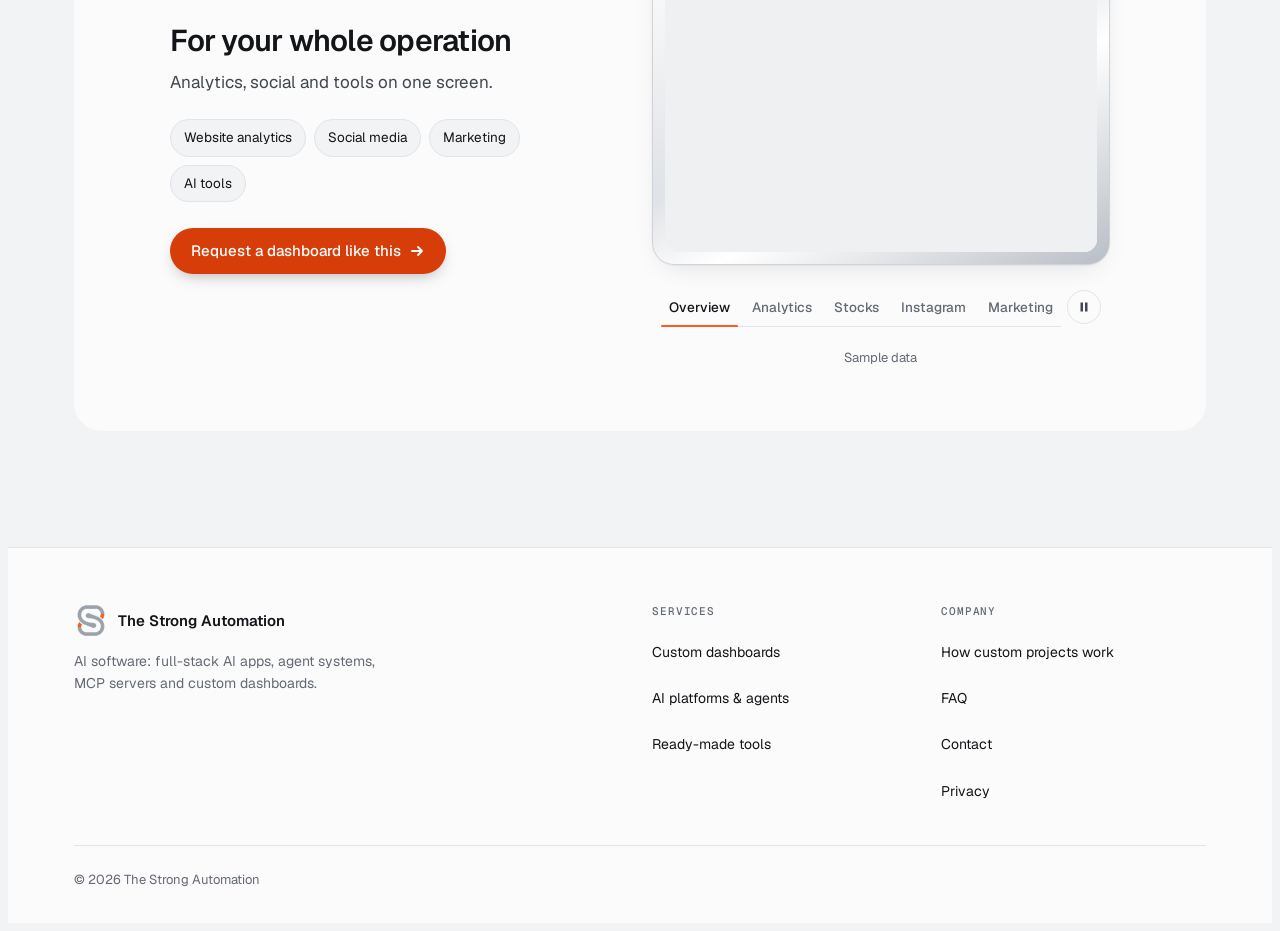
==== commit 483f4c7e: "Reword the real estate dashboard heading and line Co-Authored-By: Claude Opus 5.5 <noreply@anthropic" ====
--- a/site/dashboards.html
+++ b/site/dashboards.html
@@ -92,8 +92,8 @@
         </div>
         <div class="drow flip" aria-labelledby="dash-re-title" role="group">
           <div class="dcopy">
-            <h2 id="dash-re-title">For realtors</h2>
-            <p>Every listing, lead and closing, tracked for you.</p>
+            <h2 id="dash-re-title">For agents, brokers and closers</h2>
+            <p>Every lead, listing and close, tracked for you.</p>
             <ul class="chips"><li>Listings</li><li>Leads</li><li>Pipeline</li><li>Commission</li></ul>
             <a class="btn btn-accent" href="index.html#contact" aria-describedby="dash-re-title">Request a dashboard like this <svg><use href="#i-arrow"/></svg></a>
           </div>
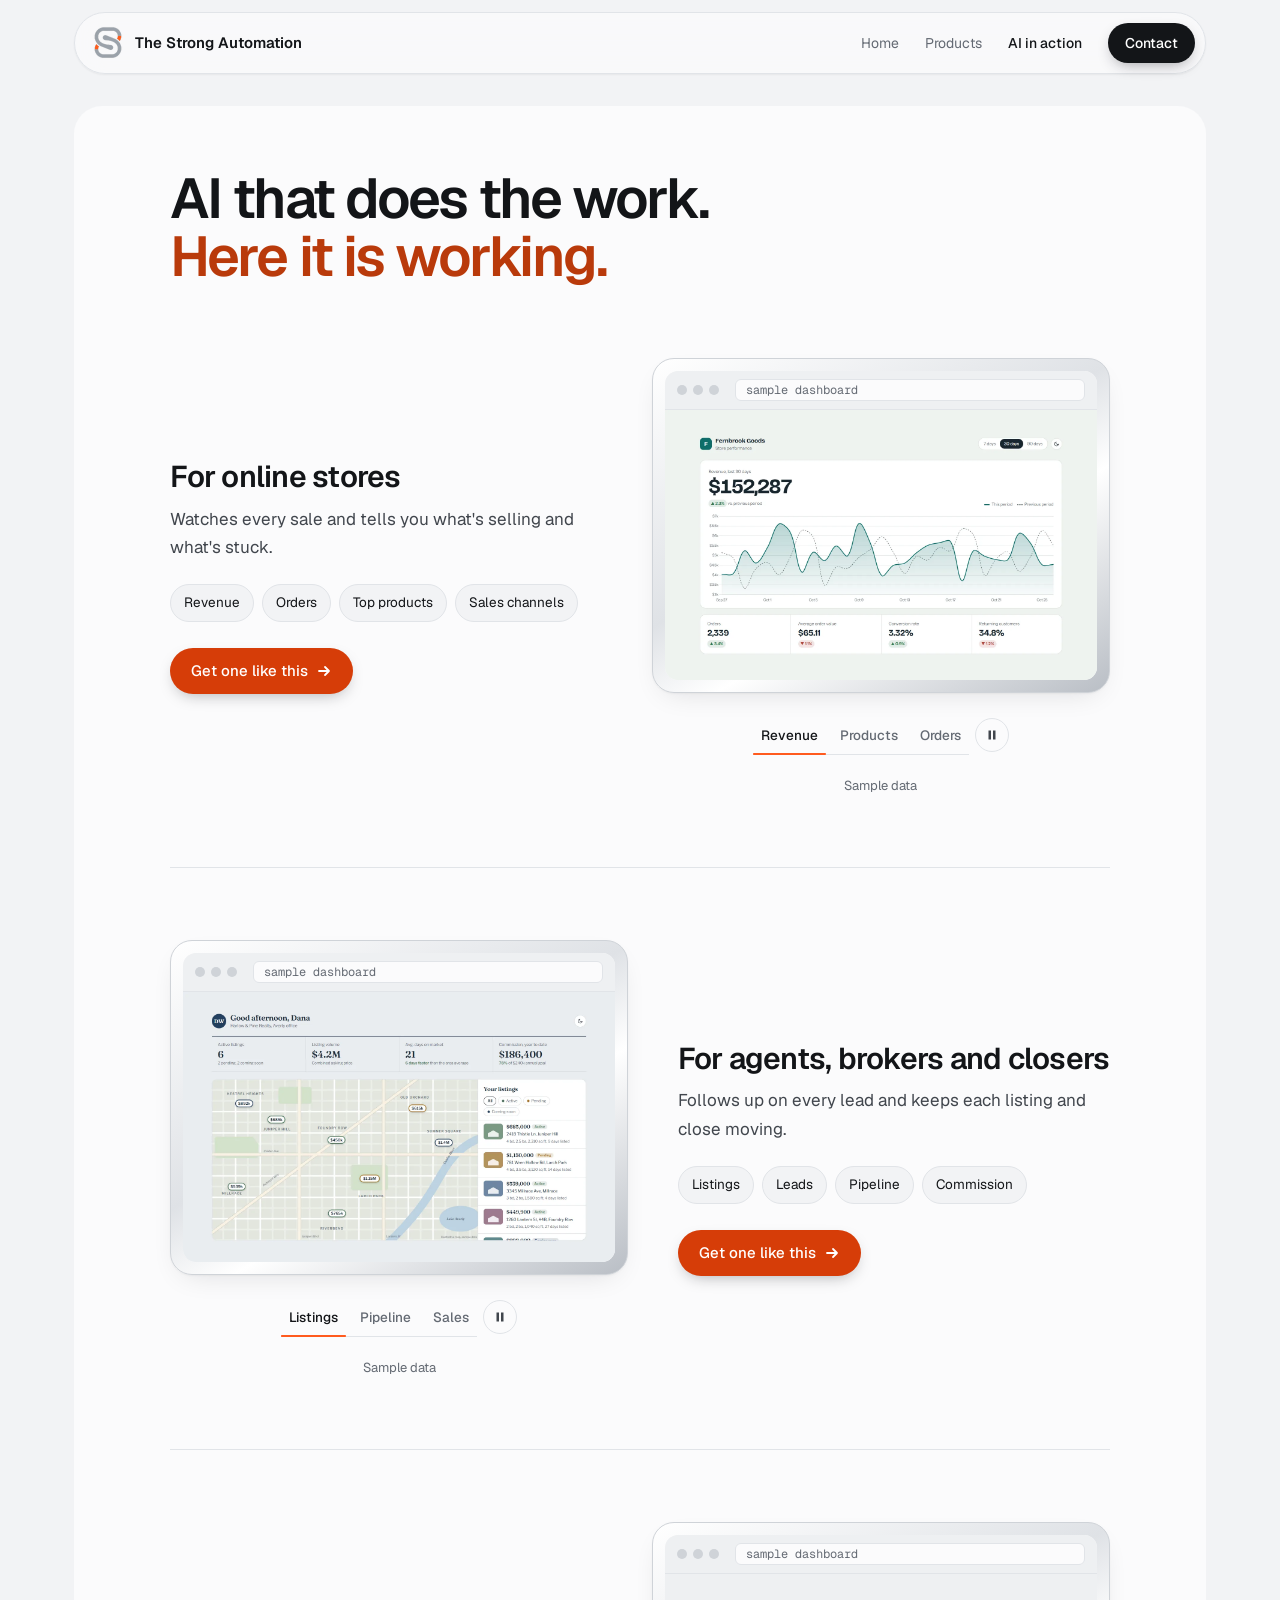
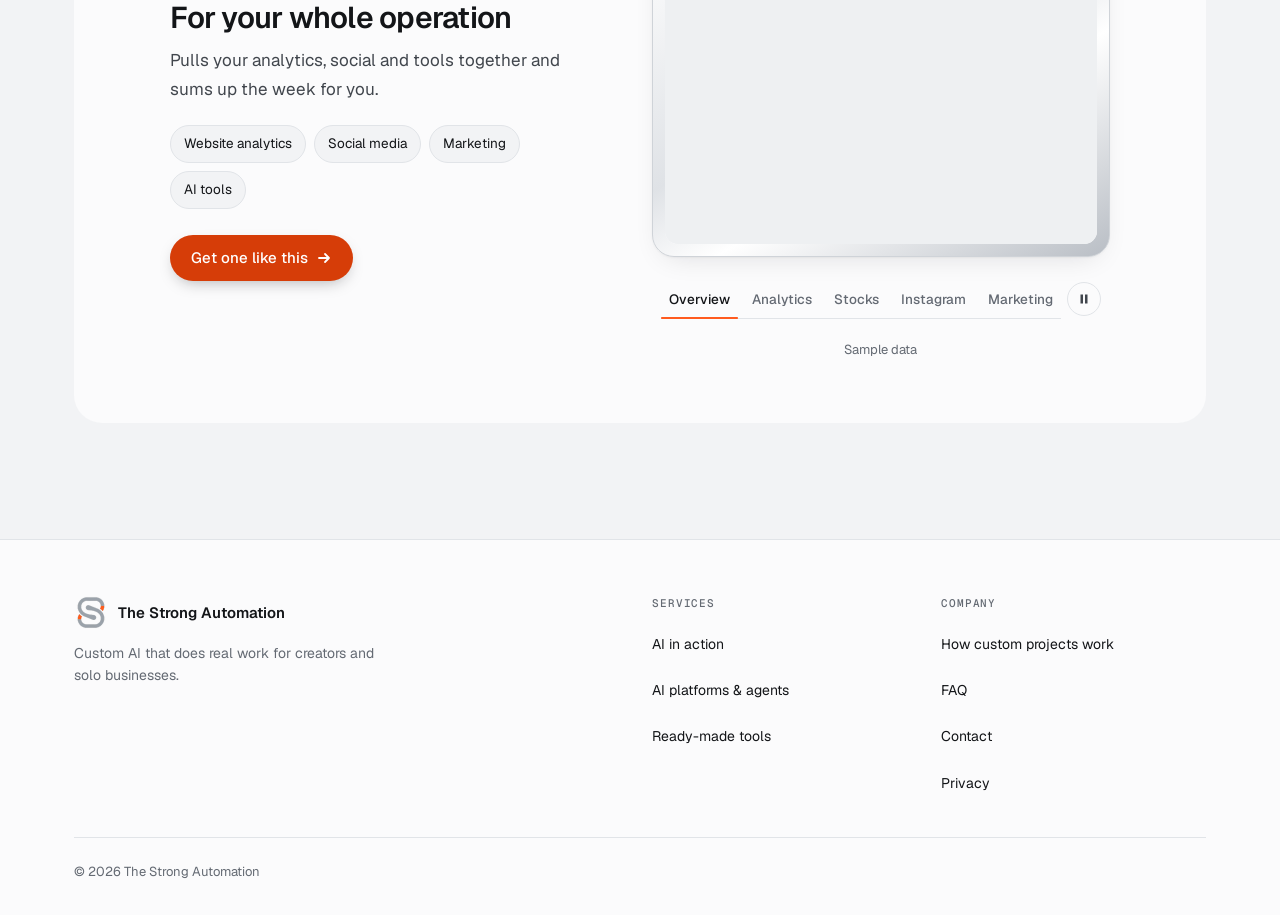
==== commit 4897eabc: "Redesign the homepage around AI that does the work Homepage: two-column hero with the listings and w" ====
--- a/site/dashboards.html
+++ b/site/dashboards.html
@@ -5,26 +5,26 @@
 <meta name="viewport" content="width=device-width,initial-scale=1,viewport-fit=cover">
 <meta http-equiv="Content-Security-Policy" content="default-src 'none'; script-src 'self' https://static.cloudflareinsights.com; connect-src 'self' https://cloudflareinsights.com; img-src 'self' data:; style-src 'self'; font-src 'self'; manifest-src 'self'; base-uri 'none'; form-action 'self'; object-src 'none'; upgrade-insecure-requests">
 <meta name="referrer" content="strict-origin-when-cross-origin">
-<title>Custom Dashboards | The Strong Automation</title>
-<meta name="description" content="Sample custom dashboards for online stores, realtors and whole businesses: sales, listings, leads, analytics and social media on one screen.">
+<title>AI in Action | The Strong Automation</title>
+<meta name="description" content="See our AI at work for online stores, real estate agents and whole businesses: watching sales, following up on leads and summing up your week.">
 <link rel="canonical" href="https://thestrongautomation.com/dashboards.html">
 <meta name="robots" content="index,follow">
 <meta name="theme-color" content="#f2f3f5">
 <meta property="og:type" content="website">
 <meta property="og:site_name" content="The Strong Automation">
-<meta property="og:title" content="Custom dashboards | The Strong Automation">
-<meta property="og:description" content="Sample dashboards for online stores, realtors and whole businesses, all on one screen.">
+<meta property="og:title" content="AI in action | The Strong Automation">
+<meta property="og:description" content="See our AI at work: watching sales, following up on leads and summing up your week.">
 <meta property="og:url" content="https://thestrongautomation.com/dashboards.html">
 <meta property="og:image" content="https://thestrongautomation.com/og.png">
 <meta property="og:image:width" content="1200">
 <meta property="og:image:height" content="630">
 <meta property="og:image:alt" content="The Strong Automation: AI platforms, apps and agent systems, built and shipped">
 <meta name="twitter:card" content="summary_large_image">
-<meta name="twitter:title" content="Custom dashboards | The Strong Automation">
-<meta name="twitter:description" content="Sample dashboards for online stores, realtors and whole businesses, all on one screen.">
+<meta name="twitter:title" content="AI in action | The Strong Automation">
+<meta name="twitter:description" content="See our AI at work: watching sales, following up on leads and summing up your week.">
 <meta name="twitter:image" content="https://thestrongautomation.com/og.png">
 <meta name="twitter:image:alt" content="The Strong Automation: AI platforms, apps and agent systems, built and shipped">
-<script type="application/ld+json">{"@context":"https://schema.org","@graph":[{"@type":"WebSite","@id":"https://thestrongautomation.com/#website","name":"The Strong Automation","url":"https://thestrongautomation.com/","publisher":{"@id":"https://thestrongautomation.com/#org"}},{"@type":"WebPage","@id":"https://thestrongautomation.com/dashboards.html#page","name":"Custom dashboards","url":"https://thestrongautomation.com/dashboards.html","description":"Sample custom dashboards for online stores, realtors and whole businesses: sales, listings, leads, analytics and social media on one screen.","isPartOf":{"@id":"https://thestrongautomation.com/#website"},"dateModified":"2026-10-26"},{"@type":"BreadcrumbList","itemListElement":[{"@type":"ListItem","position":1,"name":"Home","item":"https://thestrongautomation.com/"},{"@type":"ListItem","position":2,"name":"Custom dashboards","item":"https://thestrongautomation.com/dashboards.html"}]}]}</script>
+<script type="application/ld+json">{"@context":"https://schema.org","@graph":[{"@type":"WebSite","@id":"https://thestrongautomation.com/#website","name":"The Strong Automation","url":"https://thestrongautomation.com/","publisher":{"@id":"https://thestrongautomation.com/#org"}},{"@type":"WebPage","@id":"https://thestrongautomation.com/dashboards.html#page","name":"AI in action","url":"https://thestrongautomation.com/dashboards.html","description":"See our AI at work for online stores, real estate agents and whole businesses: watching sales, following up on leads and summing up your week.","isPartOf":{"@id":"https://thestrongautomation.com/#website"},"dateModified":"2026-10-26"},{"@type":"BreadcrumbList","itemListElement":[{"@type":"ListItem","position":1,"name":"Home","item":"https://thestrongautomation.com/"},{"@type":"ListItem","position":2,"name":"AI in action","item":"https://thestrongautomation.com/dashboards.html"}]}]}</script>
 <link rel="icon" type="image/png" sizes="48x48" href="img/brand/favicon-48.png">
 <link rel="apple-touch-icon" href="img/brand/apple-touch-icon.png">
 <script src="js/head.js"></script>
@@ -42,12 +42,12 @@
       <nav class="nav" aria-label="Main">
         <a class="link" href="./">Home</a>
         <a class="link" href="products.html">Products</a>
-        <a class="link" href="dashboards.html" aria-current="page">Dashboards</a>
+        <a class="link" href="dashboards.html" aria-current="page">AI in action</a>
         <a class="btn btn-primary" href="./#contact">Contact</a>
         <details class="menu">
           <summary aria-label="Menu"><svg viewBox="0 0 18 18" fill="none" stroke="currentColor" stroke-width="1.8" stroke-linecap="round"><path d="M3 5h12M3 9h12M3 13h12"/></svg></summary>
           <div class="sheet">
-            <a href="./">Home</a><a href="products.html">Products</a><a href="dashboards.html" aria-current="page">Dashboards</a><a href="./#contact">Contact</a>
+            <a href="./">Home</a><a href="products.html">Products</a><a href="dashboards.html" aria-current="page">AI in action</a><a href="./#contact">Contact</a>
           </div>
         </details>
       </nav>
@@ -61,14 +61,14 @@
     <div class="wrap">
       <div class="dpanel">
         <div class="dhead">
-          <h1 id="dash-title">Need a dashboard? <em>We love building them.</em></h1>
+          <h1 id="dash-title">AI that does the work. <em>Here it is working.</em></h1>
         </div>
         <div class="drow" aria-labelledby="dash-ec-title" role="group">
           <div class="dcopy">
             <h2 id="dash-ec-title">For online stores</h2>
-            <p>See every sale, product and channel in one place.</p>
+            <p>Watches every sale and tells you what's selling and what's stuck.</p>
             <ul class="chips"><li>Revenue</li><li>Orders</li><li>Top products</li><li>Sales channels</li></ul>
-            <a class="btn btn-accent" href="index.html#contact" aria-describedby="dash-ec-title">Request a dashboard like this <svg><use href="#i-arrow"/></svg></a>
+            <a class="btn btn-accent" href="index.html#contact" aria-describedby="dash-ec-title">Get one like this <svg><use href="#i-arrow"/></svg></a>
           </div>
             <div class="slides" id="dash-ec" data-slides role="region" aria-roledescription="carousel" aria-label="E-commerce dashboard screenshots">
               <div class="track">
@@ -93,9 +93,9 @@
         <div class="drow flip" aria-labelledby="dash-re-title" role="group">
           <div class="dcopy">
             <h2 id="dash-re-title">For agents, brokers and closers</h2>
-            <p>Every lead, listing and close, tracked for you.</p>
+            <p>Follows up on every lead and keeps each listing and close moving.</p>
             <ul class="chips"><li>Listings</li><li>Leads</li><li>Pipeline</li><li>Commission</li></ul>
-            <a class="btn btn-accent" href="index.html#contact" aria-describedby="dash-re-title">Request a dashboard like this <svg><use href="#i-arrow"/></svg></a>
+            <a class="btn btn-accent" href="index.html#contact" aria-describedby="dash-re-title">Get one like this <svg><use href="#i-arrow"/></svg></a>
           </div>
             <div class="slides" id="dash-re" data-slides role="region" aria-roledescription="carousel" aria-label="Real estate dashboard screenshots">
               <div class="track">
@@ -120,9 +120,9 @@
         <div class="drow" aria-labelledby="dash-biz-title" role="group">
           <div class="dcopy">
             <h2 id="dash-biz-title">For your whole operation</h2>
-            <p>Analytics, social and tools on one screen.</p>
+            <p>Pulls your analytics, social and tools together and sums up the week for you.</p>
             <ul class="chips"><li>Website analytics</li><li>Social media</li><li>Marketing</li><li>AI tools</li></ul>
-            <a class="btn btn-accent" href="index.html#contact" aria-describedby="dash-biz-title">Request a dashboard like this <svg><use href="#i-arrow"/></svg></a>
+            <a class="btn btn-accent" href="index.html#contact" aria-describedby="dash-biz-title">Get one like this <svg><use href="#i-arrow"/></svg></a>
           </div>
             <div class="slides" id="dash-biz" data-slides role="region" aria-roledescription="carousel" aria-label="Business dashboard screenshots">
               <div class="track">
@@ -161,12 +161,12 @@
   <div class="wrap">
     <div class="fb">
       <a class="brand" href="./"><img src="img/brand/mark-68.webp" srcset="img/brand/mark-68.webp 2x, img/brand/mark-102.webp 3x" alt="" width="34" height="34" loading="lazy" decoding="async">The Strong Automation</a>
-      <p>AI software: full-stack AI apps, agent systems, MCP servers and custom dashboards.</p>
+      <p>Custom AI that does real work for creators and solo businesses.</p>
     </div>
     <div>
       <h2>Services</h2>
       <ul>
-        <li><a href="dashboards.html">Custom dashboards</a></li>
+        <li><a href="dashboards.html">AI in action</a></li>
         <li><a href="./#how">AI platforms &amp; agents</a></li>
         <li><a href="products.html">Ready-made tools</a></li>
       </ul>
--- a/site/css/site.css
+++ b/site/css/site.css
@@ -36,7 +36,7 @@
 *{box-sizing:border-box}
 html{scroll-behavior:smooth;scroll-padding-top:24px}
 html:has(.pbar){scroll-padding-top:88px}
-body{background:var(--bg);color:var(--ink);font-family:var(--f-sans);font-size:16px;line-height:1.6;-webkit-font-smoothing:antialiased;overflow-x:hidden}
+body{margin:0;background:var(--bg);color:var(--ink);font-family:var(--f-sans);font-size:16px;line-height:1.6;-webkit-font-smoothing:antialiased;overflow-x:hidden}
 body::before{content:"";position:fixed;inset:0 0 auto;height:env(safe-area-inset-top,0px);z-index:30;background:var(--bg)}
 a{color:inherit;text-decoration:none}
 .sprite{position:absolute}
@@ -97,16 +97,6 @@
 .prail a[aria-current="true"]{color:var(--ink);background:var(--surface);box-shadow:0 0 0 1px var(--line),var(--shadow-sm)}
 .prail a:focus-visible{outline-offset:-2px}
 @media (max-width:480px){.pbar{max-width:calc(100% - 32px)}}
-
-/* hero */
-.hero{position:relative;isolation:isolate}
-.hero::before{content:"";position:absolute;inset:-120px 0 0;z-index:-1;pointer-events:none;
-  background:radial-gradient(55% 60% at 50% 30%,rgba(255,255,255,.95),transparent 70%)}
-.hero .wrap{padding-block:80px clamp(72px,8vw,112px);text-align:center;display:grid;justify-items:center}
-.hero h1{font-size:var(--fs-hero);line-height:.98;letter-spacing:-.04em;font-weight:600;margin-top:22px;max-width:17ch}
-.hero h1 em{display:block;font-style:normal;color:var(--accent-deep)}
-.hero .lede{font-size:var(--fs-lead);line-height:1.6;color:var(--ink-2);max-width:52ch;margin:28px 0 0}
-.hero .ctas{display:flex;flex-wrap:wrap;justify-content:center;gap:12px;margin-top:30px}
 
 /* product shelf */
 .lineup{display:grid;grid-template-columns:repeat(5,minmax(0,1fr));gap:14px}
@@ -264,58 +254,6 @@
 .chips{display:flex;flex-wrap:wrap;gap:8px;margin:22px 0 26px;padding:0;list-style:none}
 .chips li{font-size:13.5px;padding:7px 13px;border-radius:999px;background:var(--bg);border:1px solid var(--line)}
 
-/* homepage bands: one shared head (heading, optional "more" link) and band spacing */
-.band .wrap{display:grid;grid-template-columns:repeat(12,minmax(0,1fr));column-gap:var(--col-gap);padding-block:0 var(--band)}
-.shead{grid-column:1/-1;display:flex;flex-wrap:wrap;align-items:flex-end;justify-content:space-between;gap:16px 32px;margin-bottom:clamp(32px,4vw,48px)}
-.shead > div{display:grid;gap:14px;justify-items:start;max-width:min(100%,860px)}
-.shead p{margin:0;font-size:var(--fs-lead);line-height:1.5;color:var(--ink-2);max-width:52ch}
-.more{display:inline-flex;align-items:center;gap:8px;font-weight:500;font-size:15px;color:var(--ink);text-decoration:underline;text-decoration-color:var(--line-2);text-underline-offset:5px;transition:text-decoration-color .15s ease-out}
-.more svg{width:14px;height:14px;transition:transform .15s ease-out}
-@media (hover:hover) and (pointer:fine){.more:hover{text-decoration-color:var(--accent)}.more:hover svg{transform:translateX(2px)}}
-
-/* what we do: three linked offer cards on columns 1-4, 5-8, 9-12 */
-.offers{grid-column:1/-1;display:grid;grid-template-columns:repeat(4,minmax(0,1fr));gap:var(--col-gap);margin:0;padding:0;list-style:none}
-@media (max-width:1040px){.offers{grid-template-columns:repeat(2,minmax(0,1fr))}}
-@media (max-width:560px){.offers{grid-template-columns:minmax(0,1fr)}}
-/* the icon sits in flow inside the heading, with no tile of its own */
-.offer{height:100%;display:grid;grid-template-rows:auto 1fr auto;gap:14px;padding:28px;border-radius:18px;background:var(--surface);border:1px solid var(--line);box-shadow:var(--shadow-sm);transition:transform .22s var(--ease),box-shadow .22s var(--ease),border-color .2s ease-out}
-.offer:active{transform:scale(.98)}
-@media (hover:hover) and (pointer:fine){.offer:hover{transform:translateY(-3px);box-shadow:var(--shadow-lg);border-color:color-mix(in srgb,var(--accent) 35%,var(--line-2))}.offer:hover .more svg{transform:translateX(2px)}}
-.offer:focus-visible{transform:translateY(-3px);box-shadow:var(--shadow-lg)}
-.offer h3{display:flex;align-items:center;gap:12px;font-size:21px;font-weight:600;letter-spacing:-.02em}
-.offer .oi{flex:none;width:22px;height:22px;color:var(--accent-deep)}
-.offer p{align-self:start;margin:0;color:var(--ink-2);font-size:16px;line-height:1.65}
-.offer .more{margin-top:6px;text-decoration:none}
-/* "Works with" strip: official brand marks, one ink color, matched by optical height */
-.works{grid-column:1/-1;display:flex;flex-wrap:wrap;align-items:center;justify-content:center;gap:18px 40px;margin-top:clamp(40px,5vw,56px)}
-.works h3{font-size:14px;font-weight:500;letter-spacing:0;color:var(--muted)}
-.logos{display:flex;flex-wrap:wrap;align-items:center;justify-content:center;gap:20px clamp(28px,4vw,48px);margin:0;padding:0;list-style:none;color:var(--ink)}
-.logos{--lg:1}
-.logos svg{display:block;width:auto;height:calc(24px*var(--lg))}
-.logos .lg-stripe{height:calc(30px*var(--lg))}
-.logos .lg-cal{height:calc(20px*var(--lg))}
-.logos .lg-mark{height:calc(26px*var(--lg))}
-.logos .lg-vapi{height:calc(25px*var(--lg))}
-@media (max-width:480px){.logos{--lg:.8;column-gap:22px}}
-
-/* how custom projects work: an ordered list of three steps */
-.steps{grid-column:1/-1;display:grid;grid-template-columns:repeat(3,minmax(0,1fr));gap:var(--col-gap);margin:0;padding:0;list-style:none;counter-reset:step}
-@media (max-width:860px){.steps{grid-template-columns:minmax(0,1fr)}}
-.steps li{counter-increment:step;display:grid;align-content:start;gap:12px;padding:28px;border-radius:18px;border:1px solid var(--line);background:linear-gradient(180deg,var(--surface),var(--bg))}
-.steps li::before{content:counter(step);width:36px;height:36px;border-radius:10px;display:grid;place-items:center;font:500 14px var(--f-mono);color:var(--accent-deep);background:linear-gradient(145deg,#fff,var(--silver-mid));border:1px solid var(--line-2);box-shadow:var(--shadow-sm)}
-.steps h3{font-size:21px;font-weight:600;letter-spacing:-.02em}
-.steps p{margin:0;color:var(--ink-2);font-size:16px;line-height:1.65}
-
-/* why work with us: heading across the top, four reasons in a row of 3-column cells */
-.why .wrap{row-gap:0}
-.reasons{grid-column:1/-1;display:grid;grid-template-columns:repeat(4,minmax(0,1fr));gap:var(--col-gap);margin:0;padding:0;list-style:none}
-@media (max-width:1040px){.reasons{grid-template-columns:repeat(2,minmax(0,1fr));row-gap:32px}}
-@media (max-width:560px){.reasons{grid-template-columns:minmax(0,1fr)}}
-.reasons li{display:grid;align-content:start;gap:10px;padding-top:20px;border-top:1px solid var(--line-2)}
-.reasons svg{width:20px;height:20px;color:var(--live)}
-.reasons b{font-size:18px;font-weight:600;letter-spacing:-.015em}
-.reasons p{margin:0;color:var(--ink-2);font-size:16px;line-height:1.65}
-
 /* products page intro (also where the sticky product bar starts) and closing call to action */
 .phead .wrap{padding-block:72px 96px;display:grid;justify-items:center;text-align:center}
 .phead h1{font-size:var(--fs-h2);line-height:1.04;letter-spacing:-.035em;font-weight:600;margin:0}
@@ -356,26 +294,123 @@
 .faq details[open] summary::after{transform:rotate(45deg);color:var(--accent)}
 .faq details p{margin:0 0 20px;color:var(--ink-2);font-size:16px;line-height:1.7;max-width:60ch}
 
-/* contact */
-.contact .wrap{padding-block:0 var(--band)}
-/* same subgrid as the dashboards panel: heading across 2-11, note 2-6, email 7-11 */
-.cpanel{grid-column:1/-1;position:relative;overflow:hidden;border-radius:28px;padding:clamp(40px,5vw,72px) 24px;border:1px solid var(--line-2);box-shadow:var(--shadow-lg);
-  background:radial-gradient(60% 80% at 85% 10%,#fff,transparent 60%),linear-gradient(135deg,#f9fafb,var(--silver-mid) 55%,#eceef1);
-  display:grid;grid-template-columns:subgrid;row-gap:28px;align-items:end}
-.chead{grid-column:2/12}
-.cnote{grid-column:2/7}
-.cpanel .mail{grid-column:7/12}
-@media (max-width:860px){.cpanel{grid-template-columns:minmax(0,1fr);padding:clamp(28px,6vw,48px)}.chead,.cnote,.cpanel .mail{grid-column:1/-1}}
-.cpanel h2{margin:0}
-.cpanel p{font-size:var(--fs-body);line-height:1.7;color:var(--ink-2);margin:0;max-width:42ch}
-.mail{padding:0}
-.mail small{display:block;font-size:14px;font-weight:500;color:var(--ink-2);margin-bottom:8px}
-.mail .line{display:flex;gap:10px;align-items:center;flex-wrap:wrap}
-.mail .addr{font:500 15px var(--f-mono);overflow-wrap:break-word;flex:1;min-width:0;text-decoration:underline;text-decoration-color:var(--line-2);text-underline-offset:4px}
-.mail .addr:hover{text-decoration-color:var(--accent)}
-@media (max-width:480px){.mail .addr{font-size:13px;flex-basis:100%}}
-.mail button{height:40px;padding:0 18px;border-radius:999px;border:0;background:var(--ink);color:#fff;font:500 14px var(--f-sans);cursor:pointer;transition:transform .12s ease-out}
-.mail button:active{transform:scale(.97)}
+/* ===== homepage (redesign 2026-10-26): copy left with layered screenshots, big-and-small jobs, a dark timeline,
+   staggered product shots, a thin-line FAQ and a dark contact finale; 120-160px between sections ===== */
+[data-home]{--hgap:clamp(120px,11vw,160px);--night:#111}
+.h-sec{padding-bottom:var(--hgap)}
+.h-hero .wrap,.h-sec .wrap,.h-how .wrap,.h-contact .wrap{display:grid;grid-template-columns:repeat(12,minmax(0,1fr));column-gap:var(--col-gap)}
+.h-head{grid-column:1/-1;display:flex;flex-wrap:wrap;align-items:flex-end;justify-content:space-between;gap:12px 32px;margin-bottom:clamp(36px,4vw,56px)}
+.h-head h2,.h-faq h2{font-size:var(--fs-h2);font-weight:600;line-height:1.04;letter-spacing:-.035em;max-width:16ch}
+.h-link{display:inline-flex;align-items:center;gap:8px;min-height:44px;font-weight:500;font-size:15px;text-decoration:underline;text-decoration-color:var(--line-2);text-underline-offset:5px;transition:text-decoration-color .15s ease-out}
+.h-link svg{width:14px;height:14px;transition:transform .15s ease-out}
+@media (hover:hover) and (pointer:fine){.h-link:hover{text-decoration-color:var(--accent)}.h-link:hover svg{transform:translateX(3px)}}
+
+/* hero: copy on columns 1-6, three real screens layered and tilted on 7-12; orange only on the button */
+.h-hero .wrap{align-items:center;padding-block:clamp(48px,6vw,88px) var(--hgap)}
+.h-copy{grid-column:1/7;position:relative;z-index:1}
+.h-hero h1{font-size:clamp(40px,4.7vw,68px);line-height:1.02;letter-spacing:-.04em;font-weight:600;max-width:14ch}
+.h-hero .lede{font-size:var(--fs-lead);line-height:1.55;color:var(--ink-2);max-width:42ch;margin:28px 0 0}
+.h-hero .ctas{display:flex;flex-wrap:wrap;gap:12px;margin-top:36px}
+.h-stack{grid-column:7/13;position:relative;aspect-ratio:10/8.2;margin-right:-8px}
+.h-shot{position:absolute;margin:0;width:78%;transform:rotate(var(--r));animation:settle .9s var(--ease) both}
+.h-shot .frame{padding:8px;border-radius:16px;box-shadow:var(--shadow-lg)}
+.h-shot .screen{border-radius:9px}
+.h-shot img,.h-job img{display:block;width:100%;height:auto}
+.h-shot img{aspect-ratio:16/10;object-fit:cover;object-position:top}
+.h-shot.s1{--r:-5deg;top:4%;left:0;width:80%;z-index:1;animation-delay:.25s}
+.h-shot.s2{--r:3deg;bottom:4%;right:0;width:80%;z-index:2;animation-delay:.4s}
+@keyframes settle{from{opacity:0;transform:translateY(32px) rotate(calc(var(--r)*1.8))}to{opacity:1;transform:rotate(var(--r))}}
+@media (max-width:920px){.h-copy,.h-stack{grid-column:1/-1}.h-stack{margin:clamp(40px,8vw,64px) 0 0;aspect-ratio:10/8.4}}
+/* phones: one smaller screen (the listings) under the buttons instead of the layered stack */
+@media (max-width:720px){.h-stack{aspect-ratio:auto;margin-top:40px}.h-shot.s1{display:none}.h-shot.s2{position:relative;inset:auto;width:88%;margin:0 auto;--r:2deg}}
+@media (max-width:480px){.h-shot .frame{padding:5px;border-radius:12px}.h-shot .screen{border-radius:7px}.h-shot .wbar{display:none}}
+
+/* jobs: one large tile with its screen on columns 1-7, three smaller ones stacked on 8-12; tone steps, no boxes */
+.h-jobs{grid-column:1/-1;display:grid;grid-template-columns:repeat(12,minmax(0,1fr));gap:var(--col-gap);margin:0;padding:0;list-style:none}
+.h-job{display:grid;align-content:center;gap:10px;padding:clamp(24px,2.6vw,36px);border-radius:22px;background:var(--surface)}
+.h-job.big{grid-column:1/8;grid-row:1/4;align-content:start;gap:14px}
+.h-job:not(.big){grid-column:8/13}
+.h-job h3{font-size:clamp(21px,1.75vw,25px);font-weight:600;line-height:1.2;letter-spacing:-.02em}
+.h-job.big h3{font-size:clamp(30px,3.1vw,42px);line-height:1.05;letter-spacing:-.03em}
+.h-job p{margin:0;font-size:var(--fs-body);line-height:1.6;color:var(--ink-2)}
+.h-job.big p{font-size:var(--fs-lead);max-width:34ch}
+.h-job.big .h-link{justify-self:start}
+.h-job.big .frame{margin-top:18px;padding:10px;border-radius:18px}
+/* the source screen centres its two panels in wide margins: crop to them */
+.h-job.big img{aspect-ratio:2.3/1;object-fit:cover;object-position:50% 50%;transform:scale(1.1)}
+.h-job.big .screen{overflow:hidden}
+@media (max-width:1040px){.h-job.big{grid-column:1/-1;grid-row:auto}.h-job:not(.big){grid-column:span 4}}
+@media (max-width:720px){.h-job:not(.big){grid-column:1/-1}}
+/* "Works with" strip: official brand marks, one ink color, matched by optical height */
+.works{grid-column:1/-1;display:flex;flex-wrap:wrap;align-items:center;justify-content:center;gap:18px 40px;margin-top:clamp(56px,6vw,80px)}
+.works h3{font-size:14px;font-weight:500;letter-spacing:0;color:var(--muted)}
+.logos{display:flex;flex-wrap:wrap;align-items:center;justify-content:center;gap:20px clamp(28px,4vw,48px);margin:0;padding:0;list-style:none;color:var(--ink)}
+.logos{--lg:1}
+.logos svg{display:block;width:auto;height:calc(24px*var(--lg))}
+.logos .lg-stripe{height:calc(30px*var(--lg))}
+.logos .lg-cal{height:calc(20px*var(--lg))}
+.logos .lg-mark{height:calc(26px*var(--lg))}
+.logos .lg-vapi{height:calc(25px*var(--lg))}
+@media (max-width:480px){.logos{--lg:.8;column-gap:22px}}
+
+/* how it works: a dark band with a horizontal timeline; the orange numbers sit on the line */
+.h-how{background:var(--night);color:#fff;padding-block:var(--hgap);margin-bottom:var(--hgap)}
+.h-how .h-link{text-decoration-color:rgba(255,255,255,.35)}
+.h-steps{grid-column:1/-1;position:relative;display:grid;grid-template-columns:repeat(3,minmax(0,1fr));gap:var(--col-gap);margin:0;padding:0;list-style:none;counter-reset:step}
+.h-steps::before{content:"";position:absolute;left:0;right:0;top:30px;height:2px;background:rgba(255,255,255,.16)}
+.h-steps li{counter-increment:step;position:relative;padding-right:clamp(0px,3vw,40px)}
+.h-steps li::before{content:counter(step);position:relative;display:block;width:max-content;padding-right:22px;margin-bottom:30px;background:var(--night);color:var(--accent);font-size:60px;font-weight:600;line-height:1;letter-spacing:-.04em;font-variant-numeric:tabular-nums}
+.h-steps h3{font-size:clamp(21px,1.75vw,25px);font-weight:600;letter-spacing:-.02em;color:#fff;margin-bottom:10px}
+.h-steps p{margin:0;max-width:34ch;font-size:var(--fs-body);line-height:1.6;color:#b9bec5}
+@media (max-width:860px){
+  .h-steps{grid-template-columns:minmax(0,1fr);row-gap:48px}
+  .h-steps::before{left:22px;right:auto;top:8px;bottom:8px;width:2px;height:auto}
+  .h-steps li{padding:0 0 0 76px}
+  .h-steps li::before{position:absolute;left:0;top:-4px;width:46px;padding:0 0 8px;margin:0;text-align:center;font-size:44px}
+}
+
+/* why it holds up: three reasons in one slim row on the page grid; space separates them, no boxes or rules */
+.h-reasons{grid-column:1/-1;display:grid;grid-template-columns:repeat(3,minmax(0,1fr));gap:var(--col-gap);margin:0;padding:0;list-style:none}
+.h-reasons li{display:grid;align-content:start;gap:8px;padding-right:clamp(0px,3vw,40px)}
+.h-reasons h3{font-size:clamp(20px,1.6vw,23px);font-weight:600;letter-spacing:-.02em}
+.h-reasons p{margin:0;max-width:34ch;font-size:var(--fs-body);line-height:1.6;color:var(--ink-2)}
+@media (max-width:860px){.h-reasons{grid-template-columns:minmax(0,1fr);row-gap:32px}}
+
+/* faq: heading on columns 1-4, questions on 5-12, separated by thin lines only */
+.h-faq h2{grid-column:1/5;align-self:start}
+.h-qs{grid-column:5/13;border-bottom:1px solid var(--line-2)}
+.h-qs details{border-top:1px solid var(--line-2)}
+.h-qs summary{list-style:none;cursor:pointer;display:flex;align-items:center;justify-content:space-between;gap:24px;min-height:44px;padding:22px 0;font-size:clamp(17px,1.4vw,19px);font-weight:500;transition:color .15s ease-out}
+.h-qs summary::-webkit-details-marker{display:none}
+.h-qs summary svg{flex:none;width:18px;height:18px;color:var(--ink-2);transition:transform .25s var(--ease),color .15s ease-out}
+.h-qs details[open] summary svg{transform:rotate(45deg);color:var(--accent-deep)}
+@media (hover:hover) and (pointer:fine){.h-qs summary:hover svg{color:var(--ink)}}
+.h-qs summary:focus-visible{outline-offset:2px}
+.h-qs p{margin:-6px 0 24px;max-width:62ch;font-size:var(--fs-body);line-height:1.65;color:var(--ink-2)}
+@media (max-width:860px){.h-faq h2,.h-qs{grid-column:1/-1}.h-faq h2{margin-bottom:32px}}
+
+/* contact: the dark finale; white headline on columns 1-7, the ask on 8-12 */
+.h-contact{background:var(--night);color:#fff;padding-block:var(--hgap)}
+.h-contact .wrap{align-items:end;row-gap:40px}
+.h-contact h2{grid-column:1/8;font-size:clamp(40px,5.2vw,76px);font-weight:600;line-height:1;letter-spacing:-.04em;max-width:12ch}
+.h-reach{grid-column:8/13;display:grid;justify-items:start;gap:28px}
+.h-reach p{margin:0;font-size:var(--fs-lead);line-height:1.55;color:#c9cdd3}
+.h-mail{display:flex;flex-wrap:wrap;align-items:center;gap:10px 14px}
+.h-mail .addr{font:500 15px var(--f-mono);color:#fff;overflow-wrap:anywhere;text-decoration:underline;text-decoration-color:rgba(255,255,255,.35);text-underline-offset:4px}
+.h-mail .addr:hover{text-decoration-color:var(--accent)}
+.h-mail button{height:40px;padding:0 18px;border-radius:999px;border:1px solid rgba(255,255,255,.3);background:none;color:#fff;font:500 14px var(--f-sans);cursor:pointer;transition:border-color .15s ease-out,transform .12s ease-out}
+@media (hover:hover) and (pointer:fine){.h-mail button:hover{border-color:#fff}}
+.h-mail button:active{transform:scale(.97)}
+@media (max-width:920px){.h-contact h2,.h-reach{grid-column:1/-1}}
+@media (max-width:560px){.h-mail button{height:44px}.h-mail .addr{font-size:14px}}
+.h-how :focus-visible,.h-contact :focus-visible{outline-color:#fff}
+
+/* scroll entrances: each part rises 24px into place once, staggered by r2-r4; only when the reveal can run (html.rise) */
+html.rise[data-home] .rv{opacity:0;transform:translateY(24px)}
+html.rise[data-home] .rv.on{opacity:1;transform:none;transition:opacity .6s var(--ease),transform .7s var(--ease)}
+html.rise[data-home] .rv.r2{transition-delay:.08s}
+html.rise[data-home] .rv.r3{transition-delay:.16s}
+html.rise[data-home] .rv.r4{transition-delay:.24s}
 
 /* footer */
 footer{border-top:1px solid var(--line);background:var(--surface)}
@@ -406,5 +441,4 @@
   *,*::before,*::after{animation:none!important;transition:none!important}
   html{scroll-behavior:auto}
 }
-@media (max-width:600px){.offer,.steps li{padding:24px}}
 @media (max-width:560px){.prail a{height:40px}}
